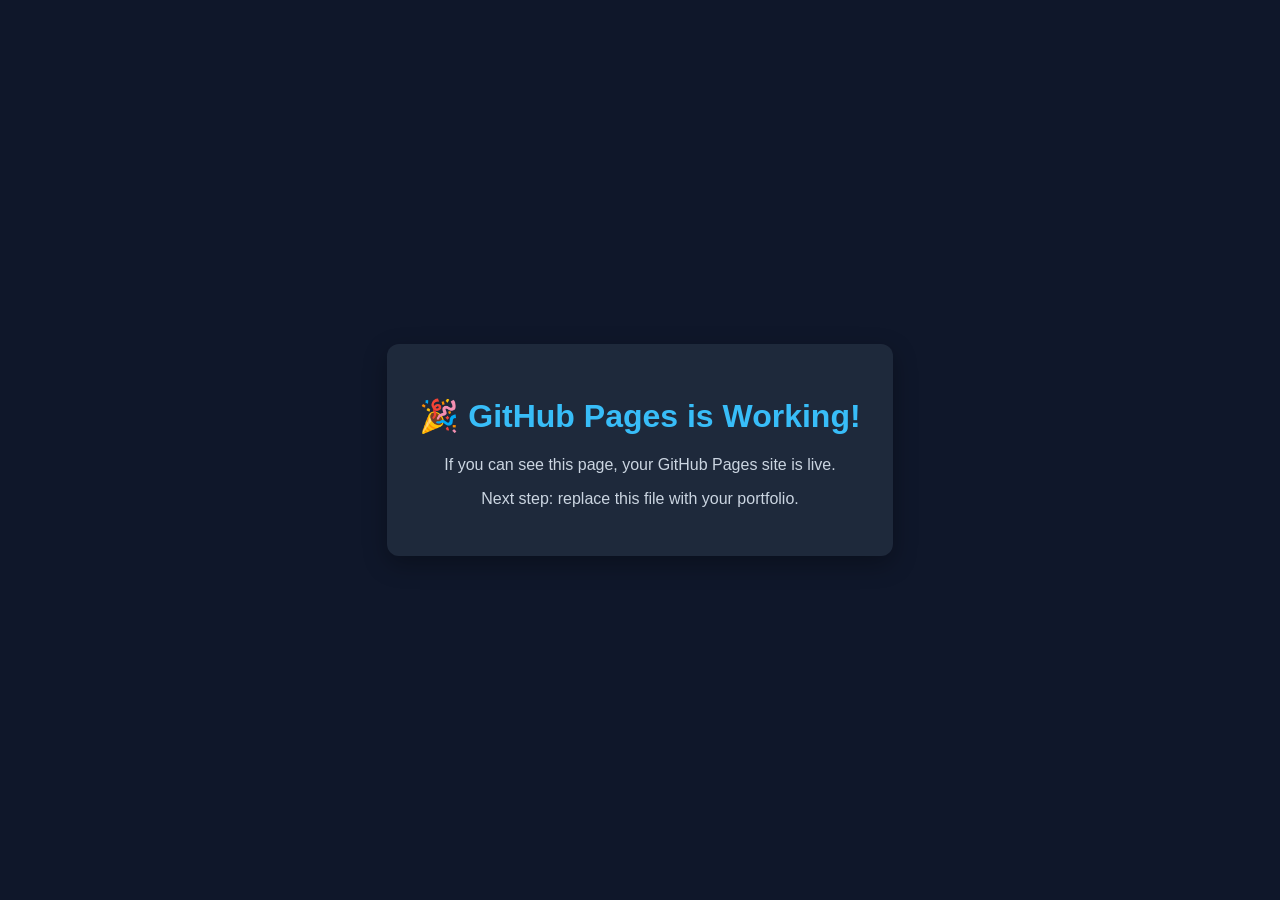
==== index.html @ 27e5adb9 "Add files via upload" ====
<!DOCTYPE html>
<html lang="en">
<head>
    <meta charset="UTF-8">
    <meta name="viewport" content="width=device-width, initial-scale=1.0">
    <title>GitHub Pages Test</title>
    <style>
        body {
            font-family: Arial, sans-serif;
            background: #0f172a;
            color: white;
            display: flex;
            justify-content: center;
            align-items: center;
            height: 100vh;
            margin: 0;
        }

        .card {
            text-align: center;
            background: #1e293b;
            padding: 2rem;
            border-radius: 12px;
            box-shadow: 0 8px 24px rgba(0,0,0,.3);
        }

        h1 {
            color: #38bdf8;
        }

        p {
            color: #cbd5e1;
        }
    </style>
</head>
<body>
    <div class="card">
        <h1>🎉 GitHub Pages is Working!</h1>
        <p>If you can see this page, your GitHub Pages site is live.</p>
        <p>Next step: replace this file with your portfolio.</p>
    </div>
</body>
</html>
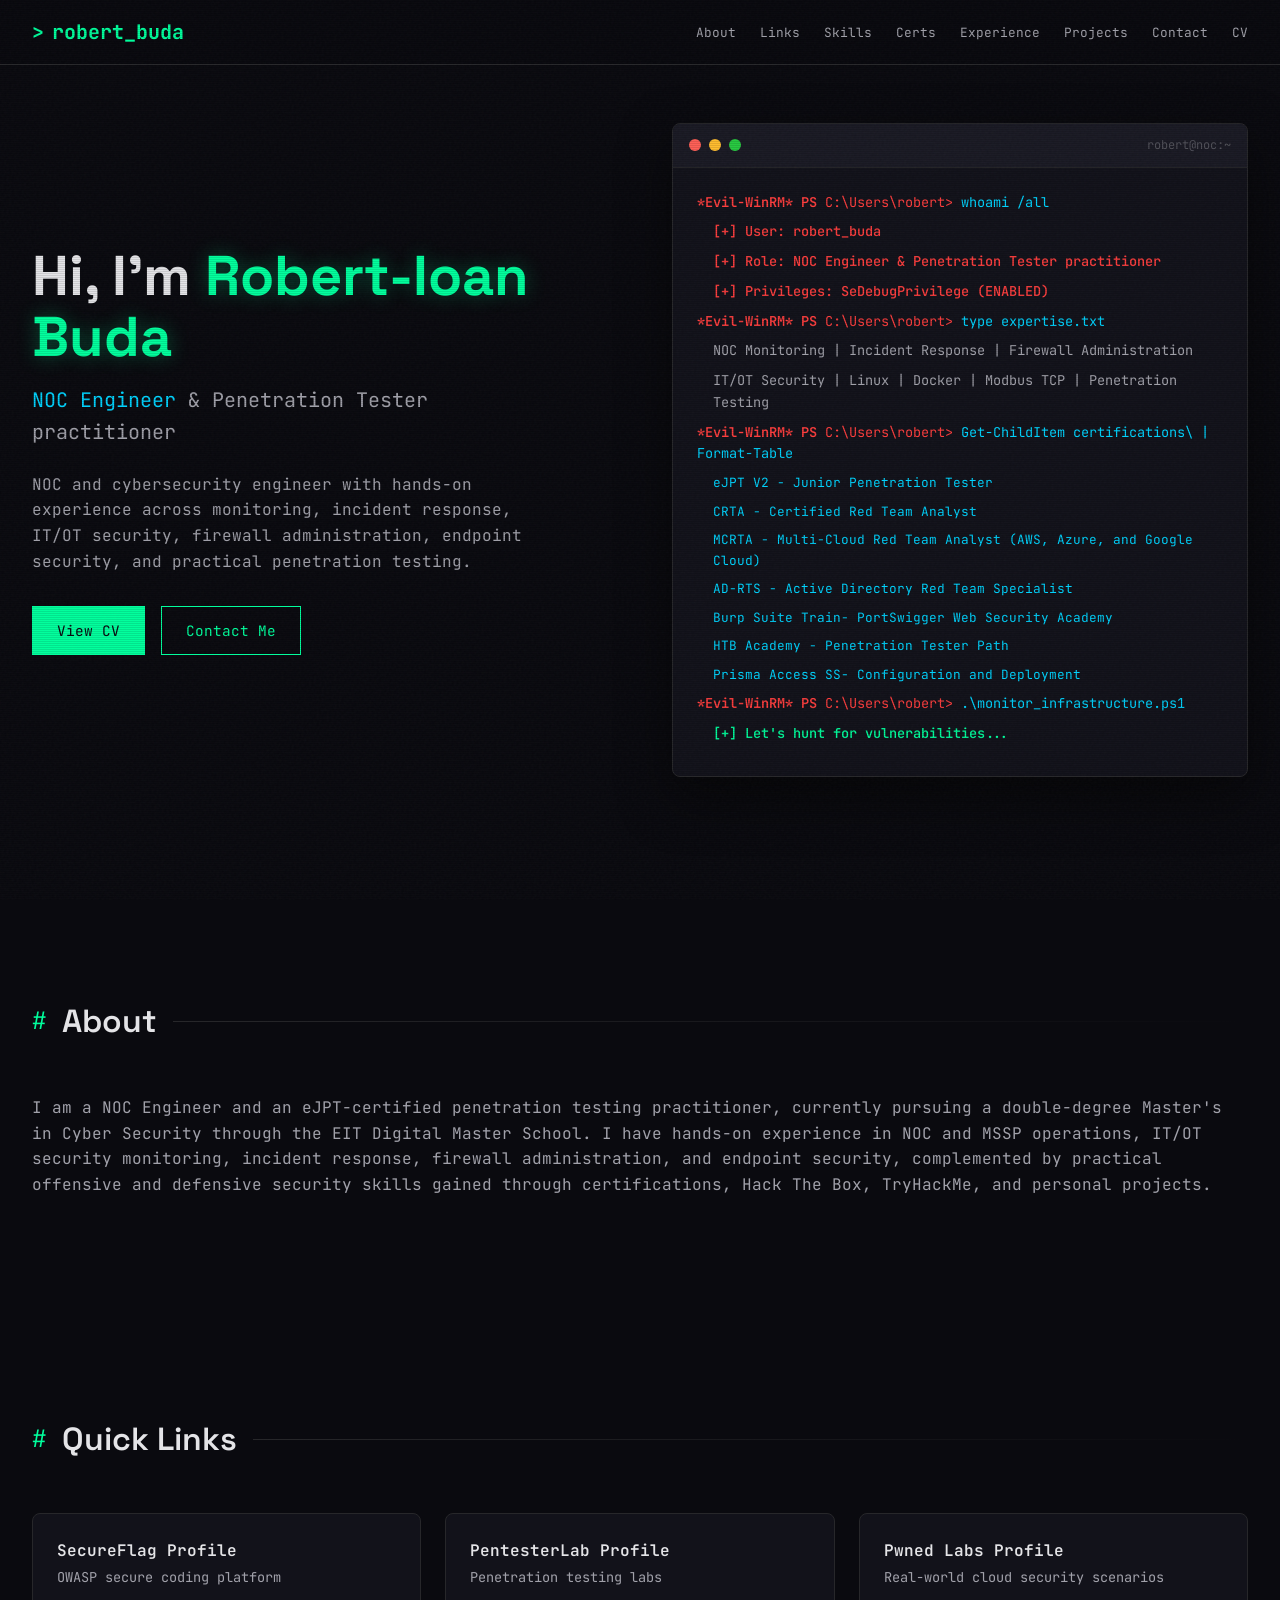
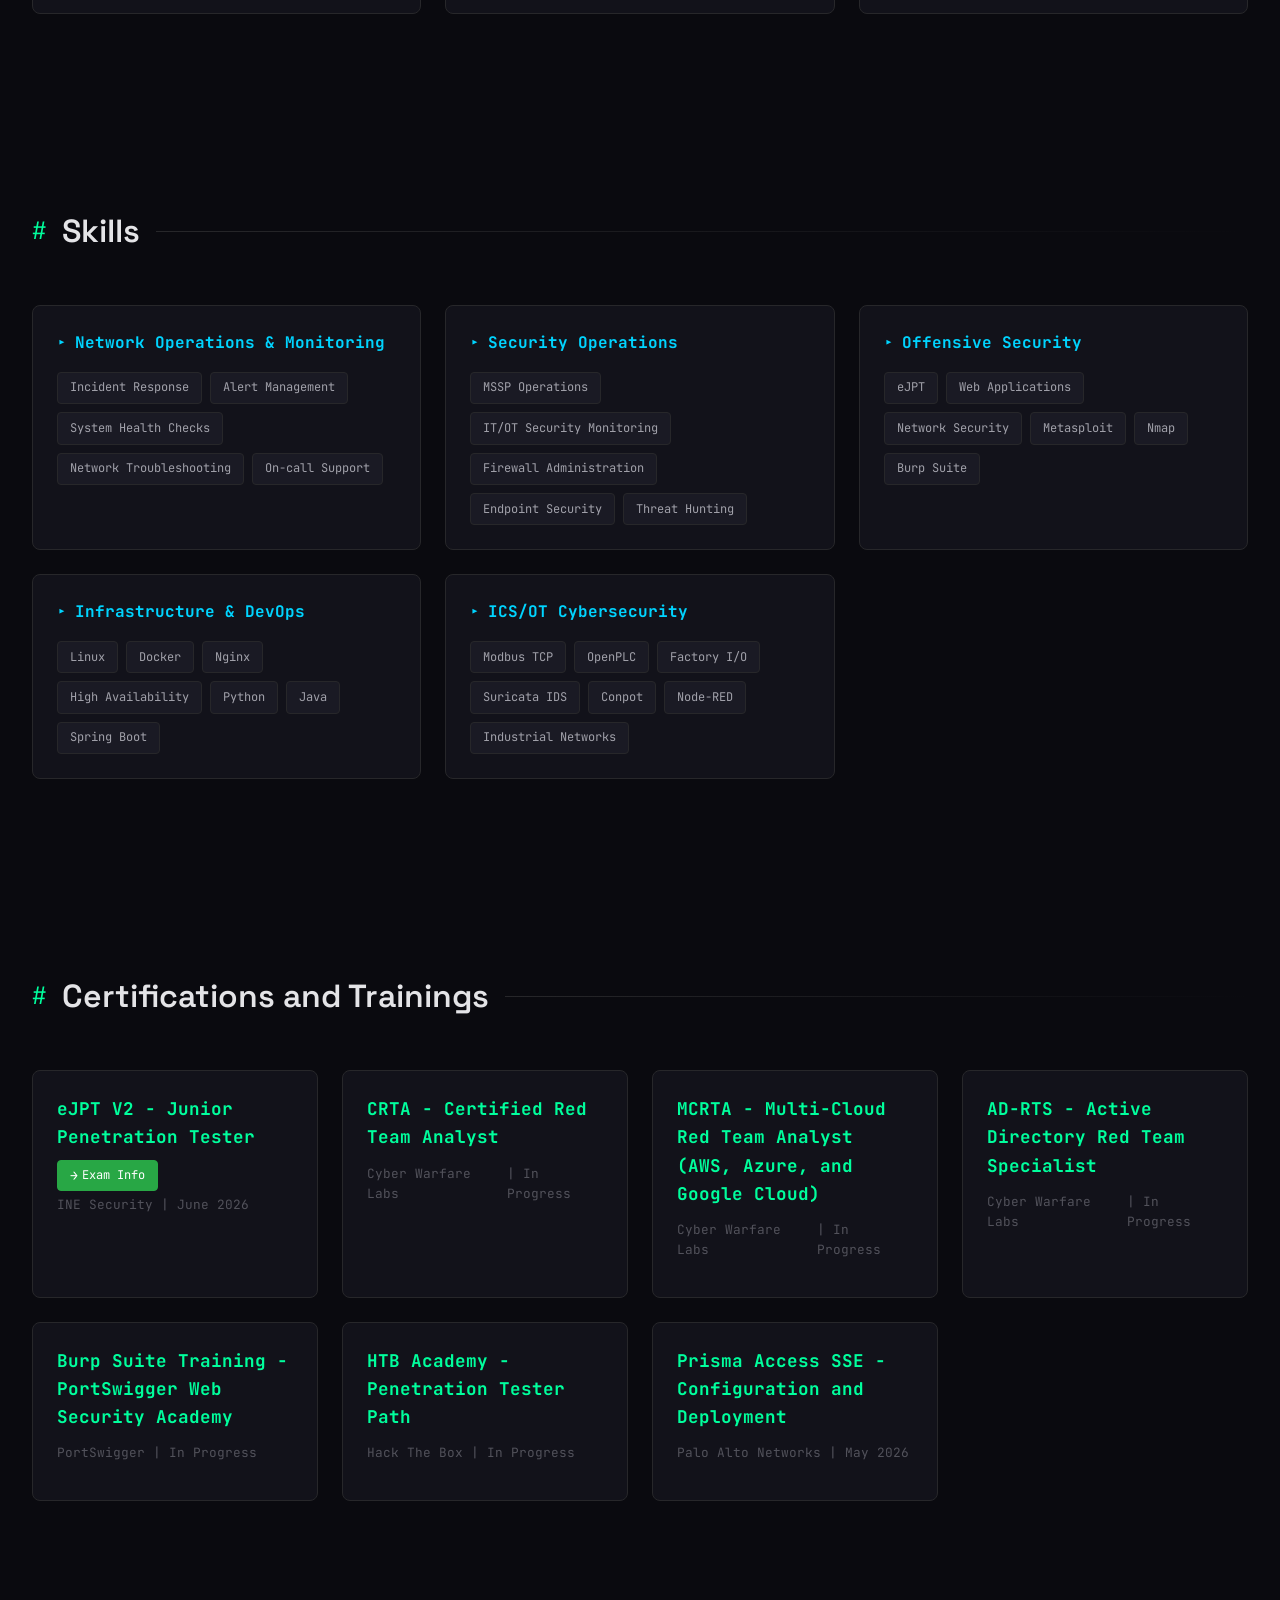
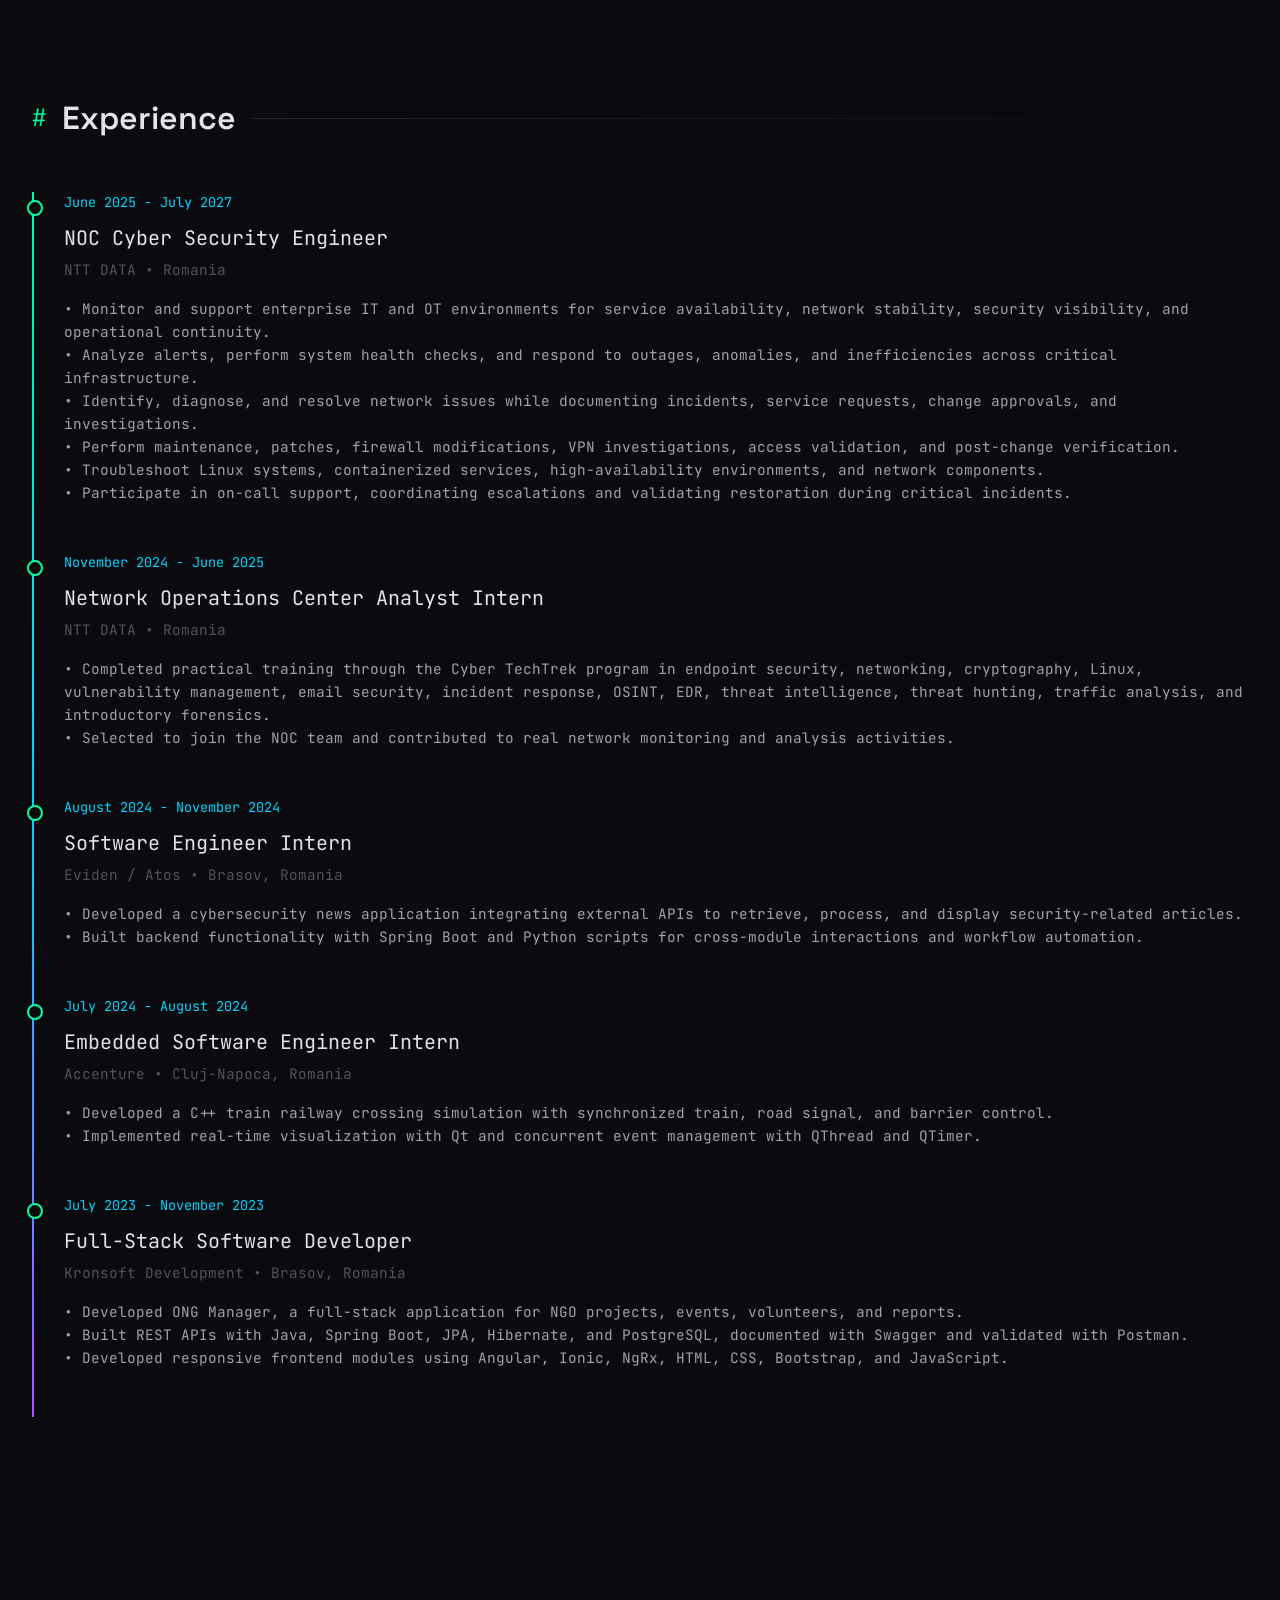
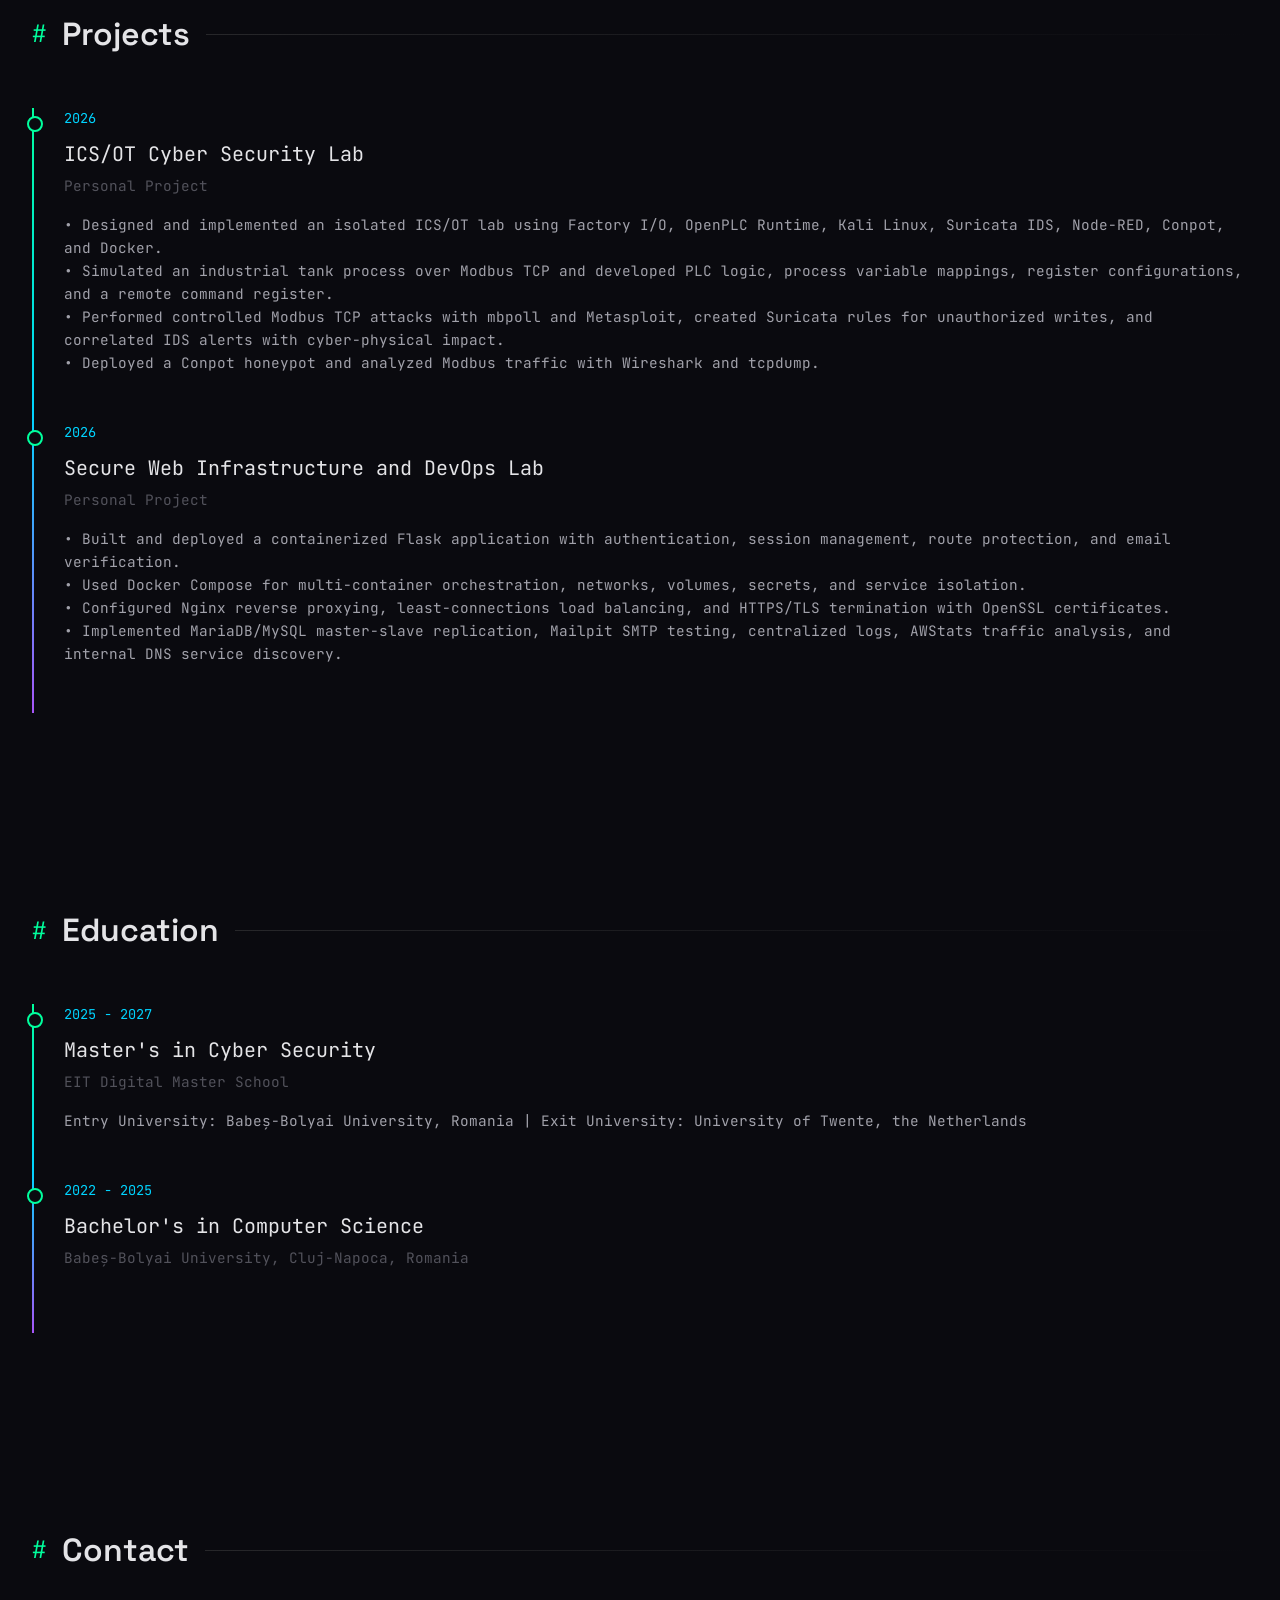
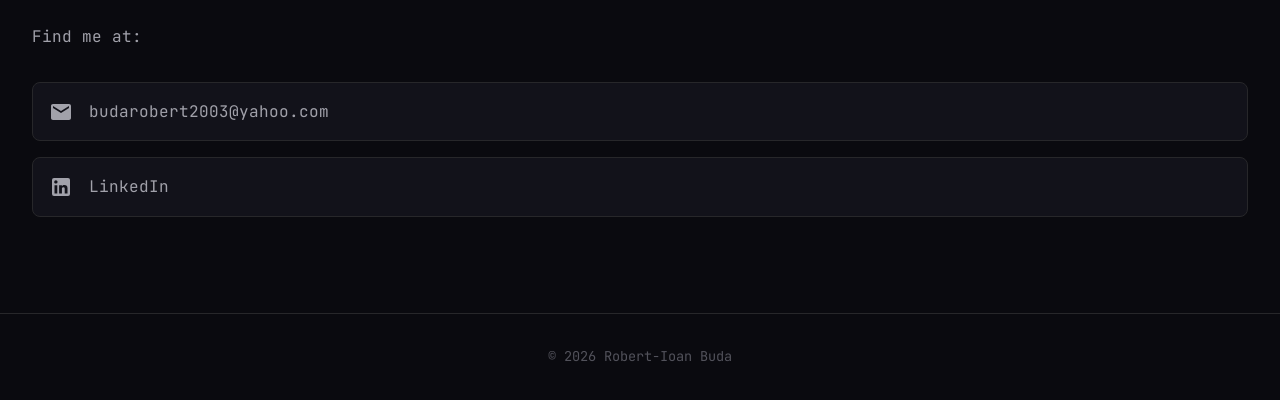
==== commit be4751b9: "Second commit" ====
--- a/index.html
+++ b/index.html
@@ -1,43 +1,141 @@
-<!DOCTYPE html>
-<html lang="en">
-<head>
-    <meta charset="UTF-8">
-    <meta name="viewport" content="width=device-width, initial-scale=1.0">
-    <title>GitHub Pages Test</title>
-    <style>
-        body {
-            font-family: Arial, sans-serif;
-            background: #0f172a;
-            color: white;
-            display: flex;
-            justify-content: center;
-            align-items: center;
-            height: 100vh;
-            margin: 0;
-        }
-
-        .card {
-            text-align: center;
-            background: #1e293b;
-            padding: 2rem;
-            border-radius: 12px;
-            box-shadow: 0 8px 24px rgba(0,0,0,.3);
-        }
-
-        h1 {
-            color: #38bdf8;
-        }
-
-        p {
-            color: #cbd5e1;
-        }
-    </style>
-</head>
-<body>
-    <div class="card">
-        <h1>🎉 GitHub Pages is Working!</h1>
-        <p>If you can see this page, your GitHub Pages site is live.</p>
-        <p>Next step: replace this file with your portfolio.</p>
-    </div>
-</body>
-</html>+<!DOCTYPE html>
+<html lang="en">
+<head>
+    <meta charset="UTF-8">
+    <meta name="viewport" content="width=device-width, initial-scale=1.0">
+    <title>Robert-Ioan Buda | NOC Engineer & Penetration Tester practitioner</title>
+    <link rel="preconnect" href="https://fonts.googleapis.com">
+    <link rel="preconnect" href="https://fonts.gstatic.com" crossorigin>
+    <link href="https://fonts.googleapis.com/css2?family=JetBrains+Mono:wght@300;400;500;600;700&family=Space+Grotesk:wght@300;400;500;600;700&display=swap" rel="stylesheet">
+
+    <link rel="stylesheet" href="styles.css">
+</head>
+<body>
+    <nav>
+        <div class="nav-container">
+            <a href="#" class="logo">robert_buda</a>
+            <button class="mobile-menu-btn" onclick="toggleMenu()">☰</button>
+            <ul class="nav-links" id="navLinks">
+                <li><a href="#about">About</a></li>
+                <li><a href="#links">Links</a></li>
+                <li><a href="#skills">Skills</a></li>
+                <li><a href="#certifications">Certs</a></li>
+                <li><a href="#experience">Experience</a></li>
+                <li><a href="#projects">Projects</a></li>
+                <li><a href="#contact">Contact</a></li>
+                <li><a href="/cv" style="color: #00ff9d;">CV</a></li>
+            </ul>
+        </div>
+    </nav>
+
+    <section class="hero">
+        <div class="hero-container">
+            <div class="hero-content">
+                <div class="hero-text">
+                    <h1>Hi, I'm <span class="name" id="heroName">Robert-Ioan Buda</span></h1>
+                    <p class="role" id="heroRole"><span>NOC Engineer</span> & Penetration Tester practitioner</p>
+                    <p id="heroDescription">Offensive security specialist with expertise in web application testing, cloud security, mobile security, and DevSecOps. Breaking things to make them stronger.</p>
+                    <div class="hero-buttons">
+                        <a href="/cv" class="btn btn-primary">View CV</a>
+                        <a href="#contact" class="btn btn-secondary">Contact Me</a>
+                    </div>
+                </div>
+                <div class="terminal">
+                    <div class="terminal-header">
+                        <span class="terminal-btn red"></span>
+                        <span class="terminal-btn yellow"></span>
+                        <span class="terminal-btn green"></span>
+                        <span class="terminal-title">robert@noc:~</span>
+                    </div>
+                    <div class="terminal-body">
+                        <div class="terminal-line"><span class="prompt-red">*Evil-WinRM*</span> <span class="prompt-red">PS</span> <span class="command-red">C:\Users\robert></span> <span class="command">whoami /all</span></div>
+                        <div class="terminal-line output-red">[+] User: robert_buda</div>
+                        <div class="terminal-line output-red">[+] Role: NOC Engineer & Penetration Tester practitioner</div>
+                        <div class="terminal-line output-red">[+] Privileges: SeDebugPrivilege (ENABLED)</div>
+                        <div class="terminal-line"><span class="prompt-red">*Evil-WinRM*</span> <span class="prompt-red">PS</span> <span class="command-red">C:\Users\robert></span> <span class="command">type expertise.txt</span></div>
+                        <div class="terminal-line output">NOC Monitoring | Incident Response | Firewall Administration</div>
+                        <div class="terminal-line output">IT/OT Security | Linux | Docker | Modbus TCP | Penetration Testing</div>
+                        <div class="terminal-line"><span class="prompt-red">*Evil-WinRM*</span> <span class="prompt-red">PS</span> <span class="command-red">C:\Users\robert></span> <span class="command">Get-ChildItem certifications\ | Format-Table</span></div>
+                        <div class="terminal-line" id="terminalCerts">
+                            <div class="terminal-line output-cert">eWPTX           - Web Application Penetration Tester eXtreme</div>
+                            <div class="terminal-line output-cert">eCPPT           - Certified Professional Penetration Tester</div>
+                            <div class="terminal-line output-cert">eMAPT           - Mobile Application Penetration Tester</div>
+                            <div class="terminal-line output-cert">eJPTv1          - Junior Penetration Tester v1</div>
+                            <div class="terminal-line output-cert">CAPenX          - Certified AppSec Pentesting eXpert</div>
+                            <div class="terminal-line output-cert">CCPenX-AWS      - Certified Cloud Pentesting eXpert - AWS</div>
+                            <div class="terminal-line output-cert">CRTSv2          - Certified Red Team Specialist v2</div>
+                            <div class="terminal-line output-cert">CELMS           - Certified Enterprise Lateral Movement Specialist</div>
+                            <div class="terminal-line output-cert">CRTA            - Certified Red Team Analyst</div>
+                            <div class="terminal-line output-cert">AD-RTS          - Active Directory Red Team Specialist</div>
+                            <div class="terminal-line output-cert">API-RTA         - API Red Team Analyst</div>
+                            <div class="terminal-line output-cert">MCRTA           - Multi-Cloud Red Team Analyst</div>
+                            <div class="terminal-line output-cert">C-AI/MLPen      - Certified AI/ML Pentester</div>
+                            <div class="terminal-line output-cert">CAPen           - Certified AppSec Pentester</div>
+                            <div class="terminal-line output-cert">C-APIPen        - Certified API Pentester</div>
+                            <div class="terminal-line output-cert">CNPen           - Certified Network Pentester</div>
+                            <div class="terminal-line output-cert">CMPen-Android   - Certified Mobile Pentester - Android</div>
+                            <div class="terminal-line output-cert">CAPT            - Certified Android Penetration Tester</div>
+                            <div class="terminal-line output-cert">CIPT            - Certified iOS Penetration Tester</div>
+                        </div>
+                        <div class="terminal-line"><span class="prompt-red">*Evil-WinRM*</span> <span class="prompt-red">PS</span> <span class="command-red">C:\Users\robert></span> <span class="command">.\monitor_infrastructure.ps1</span></div>
+                        <div class="terminal-line output-success">[+] Let's hunt for vulnerabilities...</div>
+                    </div>
+
+                </div>
+            </div>
+        </div>
+    </section>
+
+    <section id="about">
+        <div class="section-header"><h2>About</h2></div>
+        <div class="about-text" id="aboutText"></div>
+    </section>
+
+    <section id="links">
+        <div class="section-header"><h2>Quick Links</h2></div>
+        <div class="links-grid" id="linksGrid"></div>
+    </section>
+
+    <section id="skills">
+        <div class="section-header"><h2>Skills</h2></div>
+        <div class="skills-grid" id="skillsGrid"></div>
+    </section>
+
+    <section id="certifications">
+        <div class="section-header"><h2>Certifications and Trainings</h2></div>
+        <div class="certs-grid" id="certsGrid"></div>
+    </section>
+
+    <section id="experience">
+        <div class="section-header"><h2>Experience</h2></div>
+        <div class="timeline">
+            <!-- Experience items loaded dynamically from profile-data.json -->
+        </div>
+    </section>
+
+    <section id="projects">
+        <div class="section-header"><h2>Projects</h2></div>
+        <div class="timeline" id="projectsTimeline"></div>
+    </section>
+
+    <section id="education">
+        <div class="section-header"><h2>Education</h2></div>
+        <div class="timeline" id="educationTimeline"></div>
+    </section>
+
+
+    <section id="contact">
+        <div class="section-header"><h2>Contact</h2></div>
+        <div class="contact-info">
+            <div class="contact-text"><p>Find me at:</p></div>
+            <div class="contact-links" id="contactLinks"></div>
+        </div>
+    </section>
+
+    <footer>
+        <p>© 2026 Robert-Ioan Buda</p>
+    </footer>
+
+    <script src="script.js"></script>
+</body>
+</html>
--- a/styles.css
+++ b/styles.css
@@ -0,0 +1,906 @@
+:root {
+    --bg-primary: #0a0a0f;
+    --bg-secondary: #12121a;
+    --bg-tertiary: #1a1a24;
+    --accent-green: #00ff9d;
+    --accent-green-dim: #00ff9d40;
+    --accent-cyan: #00d4ff;
+    --accent-purple: #a855f7;
+    --accent-red: #ff3e3e;
+    --accent-orange: #ff9500;
+    --accent-pink: #ff6b9d;
+    --text-primary: #e4e4e7;
+    --text-secondary: #a1a1aa;
+    --text-dim: #52525b;
+    --border-color: #27272a;
+    --glow-green: 0 0 20px rgba(0, 255, 157, 0.3);
+    --glow-cyan: 0 0 20px rgba(0, 212, 255, 0.3);
+}
+
+* { margin: 0; padding: 0; box-sizing: border-box; }
+html { scroll-behavior: smooth; }
+
+body {
+    font-family: 'JetBrains Mono', monospace;
+    background: var(--bg-primary);
+    color: var(--text-primary);
+    line-height: 1.6;
+    overflow-x: hidden;
+}
+
+body::before {
+    content: '';
+    position: fixed;
+    top: 0; left: 0;
+    width: 100%; height: 100%;
+    pointer-events: none;
+    background: repeating-linear-gradient(0deg, rgba(0,0,0,0.1) 0px, rgba(0,0,0,0.1) 1px, transparent 1px, transparent 2px);
+    z-index: 9999;
+}
+
+body::after {
+    content: '';
+    position: fixed;
+    top: 0; left: 0;
+    width: 100%; height: 100%;
+    pointer-events: none;
+    opacity: 0.03;
+    background-image: url("data:image/svg+xml,%3Csvg viewBox='0 0 400 400' xmlns='http://www.w3.org/2000/svg'%3E%3Cfilter id='n'%3E%3CfeTurbulence type='fractalNoise' baseFrequency='0.9' numOctaves='4' stitchTiles='stitch'/%3E%3C/filter%3E%3Crect width='100%25' height='100%25' filter='url(%23n)'/%3E%3C/svg%3E");
+    z-index: 9998;
+}
+
+::selection { background: var(--accent-green); color: var(--bg-primary); }
+
+nav {
+    position: fixed;
+    top: 0; left: 0; right: 0;
+    z-index: 1000;
+    padding: 1rem 2rem;
+    background: rgba(10, 10, 15, 0.95);
+    backdrop-filter: blur(10px);
+    border-bottom: 1px solid var(--border-color);
+}
+
+.nav-container {
+    max-width: 1400px;
+    margin: 0 auto;
+    display: flex;
+    justify-content: space-between;
+    align-items: center;
+}
+
+.logo {
+    font-size: 1.25rem;
+    font-weight: 700;
+    color: var(--accent-green);
+    text-decoration: none;
+    display: flex;
+    align-items: center;
+    gap: 0.5rem;
+}
+
+.logo::before { content: '>'; animation: blink 1s step-end infinite; }
+@keyframes blink { 50% { opacity: 0; } }
+
+.nav-links {
+    display: flex;
+    gap: 1.5rem;
+    list-style: none;
+}
+
+.nav-links a {
+    color: var(--text-secondary);
+    text-decoration: none;
+    font-size: 0.8rem;
+    transition: color 0.3s ease;
+}
+
+.nav-links a:hover { color: var(--accent-green); }
+
+.mobile-menu-btn {
+    display: none;
+    background: none;
+    border: none;
+    color: var(--accent-green);
+    font-size: 1.5rem;
+    cursor: pointer;
+}
+
+.hero {
+    min-height: 100vh;
+    display: flex;
+    align-items: center;
+    padding: 6rem 2rem;
+}
+
+.hero-container {
+    max-width: 1400px;
+    margin: 0 auto;
+    width: 100%;
+}
+
+.hero-content {
+    display: grid;
+    grid-template-columns: 1fr 1fr;
+    gap: 4rem;
+    align-items: center;
+}
+
+.hero-text h1 {
+    font-family: 'Space Grotesk', sans-serif;
+    font-size: 3.5rem;
+    font-weight: 700;
+    margin-bottom: 1rem;
+    line-height: 1.1;
+}
+
+.hero-text h1 .name {
+    color: var(--accent-green);
+    text-shadow: var(--glow-green);
+}
+
+.hero-text .role {
+    font-size: 1.25rem;
+    color: var(--text-secondary);
+    margin-bottom: 1.5rem;
+}
+
+.hero-text .role span { color: var(--accent-cyan); }
+
+.hero-text p {
+    color: var(--text-secondary);
+    margin-bottom: 2rem;
+    max-width: 500px;
+}
+
+.hero-buttons {
+    display: flex;
+    gap: 1rem;
+    flex-wrap: wrap;
+}
+
+.btn {
+    padding: 0.75rem 1.5rem;
+    font-family: 'JetBrains Mono', monospace;
+    font-size: 0.9rem;
+    text-decoration: none;
+    border: 1px solid var(--accent-green);
+    transition: all 0.3s ease;
+    cursor: pointer;
+}
+
+.btn-primary {
+    background: var(--accent-green);
+    color: var(--bg-primary);
+}
+
+.btn-primary:hover {
+    box-shadow: var(--glow-green);
+    transform: translateY(-2px);
+}
+
+.btn-secondary {
+    background: transparent;
+    color: var(--accent-green);
+}
+
+.btn-secondary:hover { background: var(--accent-green-dim); }
+
+.terminal {
+    background: var(--bg-secondary);
+    border: 1px solid var(--border-color);
+    border-radius: 8px;
+    overflow: hidden;
+    box-shadow: 0 20px 50px rgba(0, 0, 0, 0.5);
+}
+
+.terminal-header {
+    background: var(--bg-tertiary);
+    padding: 0.75rem 1rem;
+    display: flex;
+    align-items: center;
+    gap: 0.5rem;
+    border-bottom: 1px solid var(--border-color);
+}
+
+.terminal-btn { width: 12px; height: 12px; border-radius: 50%; }
+.terminal-btn.red { background: #ff5f56; }
+.terminal-btn.yellow { background: #ffbd2e; }
+.terminal-btn.green { background: #27ca40; }
+
+.terminal-title {
+    margin-left: auto;
+    font-size: 0.75rem;
+    color: var(--text-dim);
+}
+
+.terminal-body {
+    padding: 1.5rem;
+    font-size: 0.85rem;
+    min-height: 300px;
+}
+
+.terminal-line {
+    margin-bottom: 0.5rem;
+    opacity: 0;
+    animation: fadeIn 0.5s ease forwards;
+}
+
+.terminal-line:nth-child(1) { animation-delay: 0.1s; }
+.terminal-line:nth-child(2) { animation-delay: 0.2s; }
+.terminal-line:nth-child(3) { animation-delay: 0.3s; }
+.terminal-line:nth-child(4) { animation-delay: 0.4s; }
+.terminal-line:nth-child(5) { animation-delay: 0.5s; }
+.terminal-line:nth-child(6) { animation-delay: 0.6s; }
+.terminal-line:nth-child(7) { animation-delay: 0.7s; }
+.terminal-line:nth-child(8) { animation-delay: 0.8s; }
+.terminal-line:nth-child(9) { animation-delay: 0.9s; }
+.terminal-line:nth-child(10) { animation-delay: 1s; }
+.terminal-line:nth-child(11) { animation-delay: 1.1s; }
+.terminal-line:nth-child(12) { animation-delay: 1.2s; }
+.terminal-line:nth-child(13) { animation-delay: 1.3s; }
+.terminal-line:nth-child(14) { animation-delay: 1.4s; }
+.terminal-line:nth-child(15) { animation-delay: 1.5s; }
+.terminal-line:nth-child(16) { animation-delay: 1.6s; }
+.terminal-line:nth-child(17) { animation-delay: 1.7s; }
+.terminal-line:nth-child(18) { animation-delay: 1.8s; }
+.terminal-line:nth-child(19) { animation-delay: 1.9s; }
+.terminal-line:nth-child(20) { animation-delay: 2s; }
+.terminal-line:nth-child(21) { animation-delay: 2.1s; }
+.terminal-line:nth-child(22) { animation-delay: 2.2s; }
+.terminal-line:nth-child(23) { animation-delay: 2.3s; }
+.terminal-line:nth-child(24) { animation-delay: 2.4s; }
+.terminal-line:nth-child(25) { animation-delay: 2.5s; }
+
+@keyframes fadeIn { to { opacity: 1; } }
+
+.prompt { color: var(--accent-green); }
+.command { color: var(--accent-cyan); }
+.output { color: var(--text-secondary); padding-left: 1rem; }
+.highlight { color: var(--accent-purple); }
+.highlight-orange { color: var(--accent-orange); }
+
+/* Evil-WinRM Red Team Terminal Styles */
+.prompt-red { color: var(--accent-red); font-weight: 600; }
+.command-red { color: var(--accent-red); }
+.output-red { color: var(--accent-red); padding-left: 1rem; font-weight: 500; }
+.output-cert { color: var(--accent-cyan); padding-left: 1rem; font-size: 0.8rem; }
+.output-success { color: var(--accent-green); padding-left: 1rem; font-weight: 500; }
+
+section {
+    padding: 6rem 2rem;
+    max-width: 1400px;
+    margin: 0 auto;
+}
+
+.section-header {
+    display: flex;
+    align-items: center;
+    gap: 1rem;
+    margin-bottom: 3rem;
+}
+
+.section-header h2 {
+    font-family: 'Space Grotesk', sans-serif;
+    font-size: 2rem;
+    font-weight: 600;
+}
+
+.section-header::before {
+    content: '#';
+    color: var(--accent-green);
+    font-size: 1.5rem;
+}
+
+.section-header::after {
+    content: '';
+    flex: 1;
+    height: 1px;
+    background: linear-gradient(to right, var(--border-color), transparent);
+}
+
+.about-content {
+    display: grid;
+    grid-template-columns: 2fr 1fr;
+    gap: 4rem;
+}
+
+.about-text p {
+    color: var(--text-secondary);
+    margin-bottom: 1.5rem;
+}
+
+.about-stats { display: grid; gap: 1.5rem; }
+
+.stat-item {
+    background: var(--bg-secondary);
+    border: 1px solid var(--border-color);
+    padding: 1.5rem;
+    border-radius: 8px;
+    transition: all 0.3s ease;
+}
+
+.stat-item:hover {
+    border-color: var(--accent-green);
+    transform: translateX(-5px);
+}
+
+.stat-item .number {
+    font-size: 2rem;
+    font-weight: 700;
+    color: var(--accent-green);
+    text-shadow: var(--glow-green);
+}
+
+.stat-item .label {
+    color: var(--text-dim);
+    font-size: 0.85rem;
+    margin-top: 0.25rem;
+}
+
+.skills-grid {
+    display: grid;
+    grid-template-columns: repeat(auto-fit, minmax(300px, 1fr));
+    gap: 1.5rem;
+}
+
+.skill-category {
+    background: var(--bg-secondary);
+    border: 1px solid var(--border-color);
+    padding: 1.5rem;
+    border-radius: 8px;
+    transition: all 0.3s ease;
+}
+
+.skill-category:hover { border-color: var(--accent-cyan); }
+
+.skill-category h3 {
+    color: var(--accent-cyan);
+    margin-bottom: 1rem;
+    font-size: 1rem;
+    display: flex;
+    align-items: center;
+    gap: 0.5rem;
+}
+
+.skill-category h3::before { content: '▸'; }
+
+.skill-tags {
+    display: flex;
+    flex-wrap: wrap;
+    gap: 0.5rem;
+}
+
+.skill-tag {
+    background: var(--bg-tertiary);
+    color: var(--text-secondary);
+    padding: 0.35rem 0.75rem;
+    font-size: 0.75rem;
+    border-radius: 4px;
+    border: 1px solid var(--border-color);
+    transition: all 0.3s ease;
+}
+
+.skill-tag:hover {
+    border-color: var(--accent-green);
+    color: var(--accent-green);
+}
+
+.writeups-grid {
+    display: grid;
+    grid-template-columns: repeat(auto-fit, minmax(350px, 1fr));
+    gap: 1.5rem;
+}
+
+.writeup-card {
+    background: var(--bg-secondary);
+    border: 1px solid var(--border-color);
+    border-radius: 8px;
+    overflow: hidden;
+    transition: all 0.3s ease;
+    text-decoration: none;
+    display: block;
+}
+
+.writeup-card:hover {
+    transform: translateY(-5px);
+    border-color: var(--accent-purple);
+    box-shadow: 0 10px 30px rgba(168, 85, 247, 0.1);
+}
+
+.writeup-header {
+    padding: 1.5rem;
+    border-bottom: 1px solid var(--border-color);
+}
+
+.writeup-platform {
+    display: inline-block;
+    padding: 0.25rem 0.75rem;
+    font-size: 0.7rem;
+    border-radius: 4px;
+    margin-bottom: 0.75rem;
+    font-weight: 600;
+}
+
+.platform-thm { background: #1db954; color: #000; }
+.platform-htb { background: #9fef00; color: #000; }
+.platform-pwned { background: #ff6b35; color: #000; }
+.platform-mobile { background: #a855f7; color: #fff; }
+
+.writeup-title {
+    color: var(--text-primary);
+    font-size: 1.1rem;
+    margin-bottom: 0.5rem;
+}
+
+.writeup-body { padding: 1.5rem; }
+
+.writeup-tags {
+    display: flex;
+    flex-wrap: wrap;
+    gap: 0.5rem;
+}
+
+.writeup-tag {
+    background: var(--bg-tertiary);
+    color: var(--text-dim);
+    padding: 0.25rem 0.5rem;
+    font-size: 0.7rem;
+    border-radius: 3px;
+}
+
+.resources-container {
+    display: grid;
+    grid-template-columns: repeat(auto-fit, minmax(350px, 1fr));
+    gap: 2rem;
+}
+
+.resource-section {
+    background: var(--bg-secondary);
+    border: 1px solid var(--border-color);
+    border-radius: 8px;
+    padding: 1.5rem;
+}
+
+.resource-section h3 {
+    color: var(--accent-orange);
+    margin-bottom: 1rem;
+    font-size: 1rem;
+    display: flex;
+    align-items: center;
+    gap: 0.5rem;
+}
+
+.resource-section h3::before { content: '📂'; }
+
+.resource-list { list-style: none; }
+
+.resource-list li {
+    padding: 0.5rem 0;
+    border-bottom: 1px solid var(--border-color);
+    color: var(--text-secondary);
+    font-size: 0.85rem;
+}
+
+.resource-list li:last-child { border-bottom: none; }
+.resource-list li::before { content: '→ '; color: var(--accent-green); }
+
+.certs-grid {
+    display: grid;
+    grid-template-columns: repeat(auto-fit, minmax(280px, 1fr));
+    gap: 1.5rem;
+}
+
+.cert-card {
+    background: var(--bg-secondary);
+    border: 1px solid var(--border-color);
+    padding: 1.5rem;
+    border-radius: 8px;
+    transition: all 0.3s ease;
+    position: relative;
+    overflow: hidden;
+}
+
+.cert-card::before {
+    content: '';
+    position: absolute;
+    top: 0; left: 0;
+    width: 4px;
+    height: 100%;
+    background: var(--accent-green);
+    transform: scaleY(0);
+    transition: transform 0.3s ease;
+}
+
+.cert-card:hover::before { transform: scaleY(1); }
+
+.cert-card:hover {
+    transform: translateY(-5px);
+    box-shadow: 0 10px 30px rgba(0, 255, 157, 0.1);
+}
+
+.cert-card h4 {
+    color: var(--accent-green);
+    font-size: 1.1rem;
+    margin-bottom: 0.5rem;
+}
+
+.cert-card .issuer {
+    color: var(--text-dim);
+    font-size: 0.8rem;
+    margin-bottom: 0.75rem;
+    display: flex;
+    align-items: center;
+    gap: 0.5rem;
+}
+
+.cert-badge-wrap {
+    display: flex;
+    justify-content: center;
+    align-items: center;
+    height: 110px;
+    margin-bottom: 1rem;
+}
+
+.cert-badge {
+    max-height: 100px;
+    max-width: 170px;
+    object-fit: contain;
+    filter: drop-shadow(0 4px 12px rgba(0, 255, 157, 0.12));
+}
+
+.cert-badge--brand {
+    max-height: 60px;
+    opacity: 0.85;
+}
+
+.issuer-logo {
+    height: 16px;
+    width: auto;
+    max-width: 72px;
+    object-fit: contain;
+    flex-shrink: 0;
+}
+
+.cert-card .description {
+    color: var(--text-secondary);
+    font-size: 0.85rem;
+}
+
+.cert-personal-link, .cert-issuer-link {
+    color: inherit;
+    text-decoration: none;
+    font-size: 0.85em;
+    opacity: 0.7;
+}
+.cert-personal-link:hover, .cert-issuer-link:hover {
+    opacity: 1;
+    text-decoration: underline;
+}
+
+.cert-buttons {
+    display: flex;
+    gap: 8px;
+    margin: 4px 0;
+    flex-wrap: wrap;
+}
+.cert-btn {
+    padding: 4px 12px;
+    font-size: 0.75em;
+    border: 1px solid #333;
+    border-radius: 4px;
+    text-decoration: none;
+    color: #fff;
+    background: #333;
+    transition: all 0.2s;
+    display: inline-flex;
+    align-items: center;
+    gap: 4px;
+    cursor: pointer;
+}
+.cert-btn::before {
+    content: '→';
+    font-size: 1.1em;
+    transition: transform 0.2s;
+}
+.cert-personal {
+    background: #007acc;
+    border-color: #007acc;
+}
+.cert-official {
+    background: #28a745;
+    border-color: #28a745;
+}
+.cert-btn:hover {
+    opacity: 0.9;
+    transform: translateY(-2px);
+    box-shadow: 0 4px 8px rgba(0, 0, 0, 0.3);
+}
+.cert-btn:hover::after {
+    transform: translateX(2px);
+}
+
+
+
+.timeline {
+    position: relative;
+    padding-left: 2rem;
+}
+
+.timeline::before {
+    content: '';
+    position: absolute;
+    left: 0;
+    top: 0;
+    bottom: 0;
+    width: 2px;
+    background: linear-gradient(to bottom, var(--accent-green), var(--accent-cyan), var(--accent-purple));
+}
+
+.timeline-item {
+    position: relative;
+    padding-bottom: 3rem;
+}
+
+.timeline-item::before {
+    content: '';
+    position: absolute;
+    left: -2rem;
+    top: 0.5rem;
+    width: 12px;
+    height: 12px;
+    background: var(--bg-primary);
+    border: 2px solid var(--accent-green);
+    border-radius: 50%;
+    transform: translateX(-5px);
+}
+
+.timeline-item:hover::before {
+    background: var(--accent-green);
+    box-shadow: var(--glow-green);
+}
+
+.timeline-date {
+    color: var(--accent-cyan);
+    font-size: 0.85rem;
+    margin-bottom: 0.5rem;
+}
+
+.timeline-title {
+    font-size: 1.25rem;
+    margin-bottom: 0.25rem;
+}
+
+.timeline-company {
+    color: var(--text-dim);
+    font-size: 0.9rem;
+    margin-bottom: 1rem;
+}
+
+.timeline-description {
+    color: var(--text-secondary);
+    font-size: 0.9rem;
+}
+
+.contact-content {
+    display: grid;
+    grid-template-columns: 1fr 1fr;
+    gap: 4rem;
+}
+
+.contact-text p {
+    color: var(--text-secondary);
+    margin-bottom: 2rem;
+}
+
+.contact-links {
+    display: flex;
+    flex-direction: column;
+    gap: 1rem;
+}
+
+.contact-link {
+    display: flex;
+    align-items: center;
+    gap: 1rem;
+    color: var(--text-secondary);
+    text-decoration: none;
+    padding: 1rem;
+    background: var(--bg-secondary);
+    border: 1px solid var(--border-color);
+    border-radius: 8px;
+    transition: all 0.3s ease;
+}
+
+.contact-link:hover {
+    border-color: var(--accent-green);
+    color: var(--accent-green);
+    transform: translateX(10px);
+}
+
+.contact-link svg {
+    width: 24px;
+    height: 24px;
+    fill: currentColor;
+}
+
+.contact-form {
+    display: flex;
+    flex-direction: column;
+    gap: 1rem;
+}
+
+.form-group {
+    display: flex;
+    flex-direction: column;
+    gap: 0.5rem;
+}
+
+.form-group label {
+    color: var(--text-dim);
+    font-size: 0.85rem;
+}
+
+.form-group input,
+.form-group textarea {
+    background: var(--bg-secondary);
+    border: 1px solid var(--border-color);
+    padding: 0.75rem 1rem;
+    color: var(--text-primary);
+    font-family: 'JetBrains Mono', monospace;
+    font-size: 0.9rem;
+    border-radius: 4px;
+    transition: border-color 0.3s ease;
+}
+
+.form-group input:focus,
+.form-group textarea:focus {
+    outline: none;
+    border-color: var(--accent-green);
+}
+
+.form-group textarea {
+    resize: vertical;
+    min-height: 120px;
+}
+
+footer {
+    text-align: center;
+    padding: 2rem;
+    border-top: 1px solid var(--border-color);
+    color: var(--text-dim);
+    font-size: 0.85rem;
+}
+
+footer span { color: var(--accent-green); }
+footer a { color: var(--accent-cyan); }
+
+.tabs {
+    display: flex;
+    gap: 0.5rem;
+    margin-bottom: 2rem;
+    flex-wrap: wrap;
+}
+
+.tab-btn {
+    padding: 0.5rem 1rem;
+    background: var(--bg-secondary);
+    border: 1px solid var(--border-color);
+    color: var(--text-secondary);
+    font-family: 'JetBrains Mono', monospace;
+    font-size: 0.85rem;
+    cursor: pointer;
+    border-radius: 4px;
+    transition: all 0.3s ease;
+}
+
+.tab-btn:hover,
+.tab-btn.active {
+    border-color: var(--accent-green);
+    color: var(--accent-green);
+}
+
+/* Links Section Styles */
+.links-grid {
+    display: grid;
+    grid-template-columns: repeat(auto-fit, minmax(320px, 1fr));
+    gap: 1.5rem;
+}
+
+.link-card {
+    background: var(--bg-secondary);
+    border: 1px solid var(--border-color);
+    border-radius: 8px;
+    padding: 1.5rem;
+    display: flex;
+    align-items: center;
+    gap: 1.25rem;
+    text-decoration: none;
+    transition: all 0.3s ease;
+    position: relative;
+    overflow: hidden;
+}
+
+.link-card::before {
+    content: '';
+    position: absolute;
+    top: 0;
+    left: 0;
+    width: 4px;
+    height: 100%;
+    background: var(--accent-green);
+    transform: scaleY(0);
+    transition: transform 0.3s ease;
+}
+
+.link-card:hover::before {
+    transform: scaleY(1);
+}
+
+.link-card:hover {
+    transform: translateY(-5px);
+    border-color: var(--accent-green);
+    box-shadow: 0 10px 30px rgba(0, 255, 157, 0.1);
+}
+
+.link-icon {
+    font-size: 2.5rem;
+    min-width: 60px;
+    display: flex;
+    align-items: center;
+    justify-content: center;
+    transition: transform 0.3s ease;
+}
+
+.link-card:hover .link-icon {
+    transform: scale(1.1);
+}
+
+.link-content {
+    flex: 1;
+}
+
+.link-title {
+    color: var(--text-primary);
+    font-size: 1rem;
+    font-weight: 600;
+    margin-bottom: 0.25rem;
+    transition: color 0.3s ease;
+}
+
+.link-card:hover .link-title {
+    color: var(--accent-green);
+}
+
+.link-description {
+    color: var(--text-secondary);
+    font-size: 0.85rem;
+    margin: 0;
+}
+
+@media (max-width: 1024px) {
+    .nav-links {
+        display: none;
+        position: absolute;
+        top: 100%;
+        left: 0; right: 0;
+        background: var(--bg-primary);
+        flex-direction: column;
+        padding: 1rem;
+        border-bottom: 1px solid var(--border-color);
+    }
+    .nav-links.active { display: flex; }
+    .mobile-menu-btn { display: block; }
+}
+
+
+@media (max-width: 768px) {
+    .hero-content { grid-template-columns: 1fr; text-align: center; }
+    .hero-text h1 { font-size: 2.5rem; }
+    .hero-buttons { justify-content: center; }
+    .terminal { margin-top: 2rem; }
+    .about-content, .contact-content { grid-template-columns: 1fr; }
+    section { padding: 4rem 1.5rem; }
+    .writeups-grid { grid-template-columns: 1fr; }
+    .links-grid { grid-template-columns: 1fr; }
+}
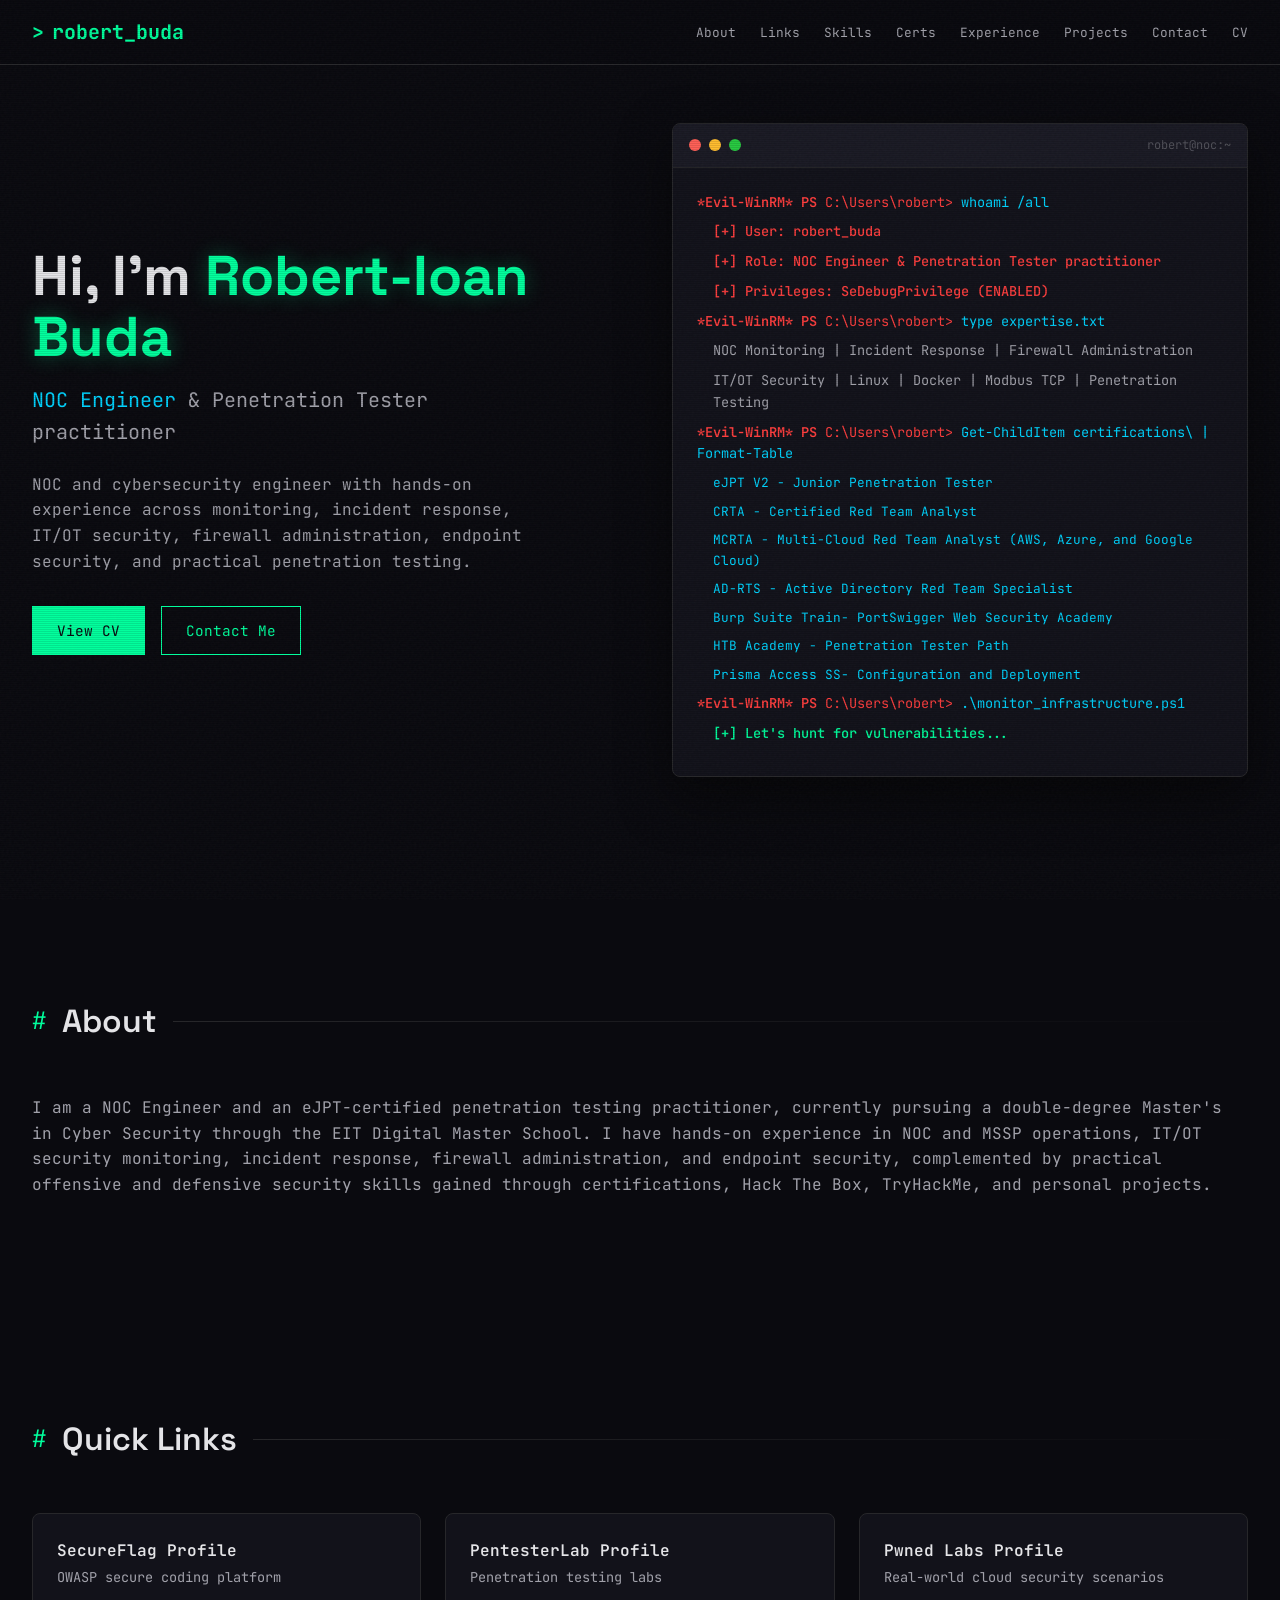
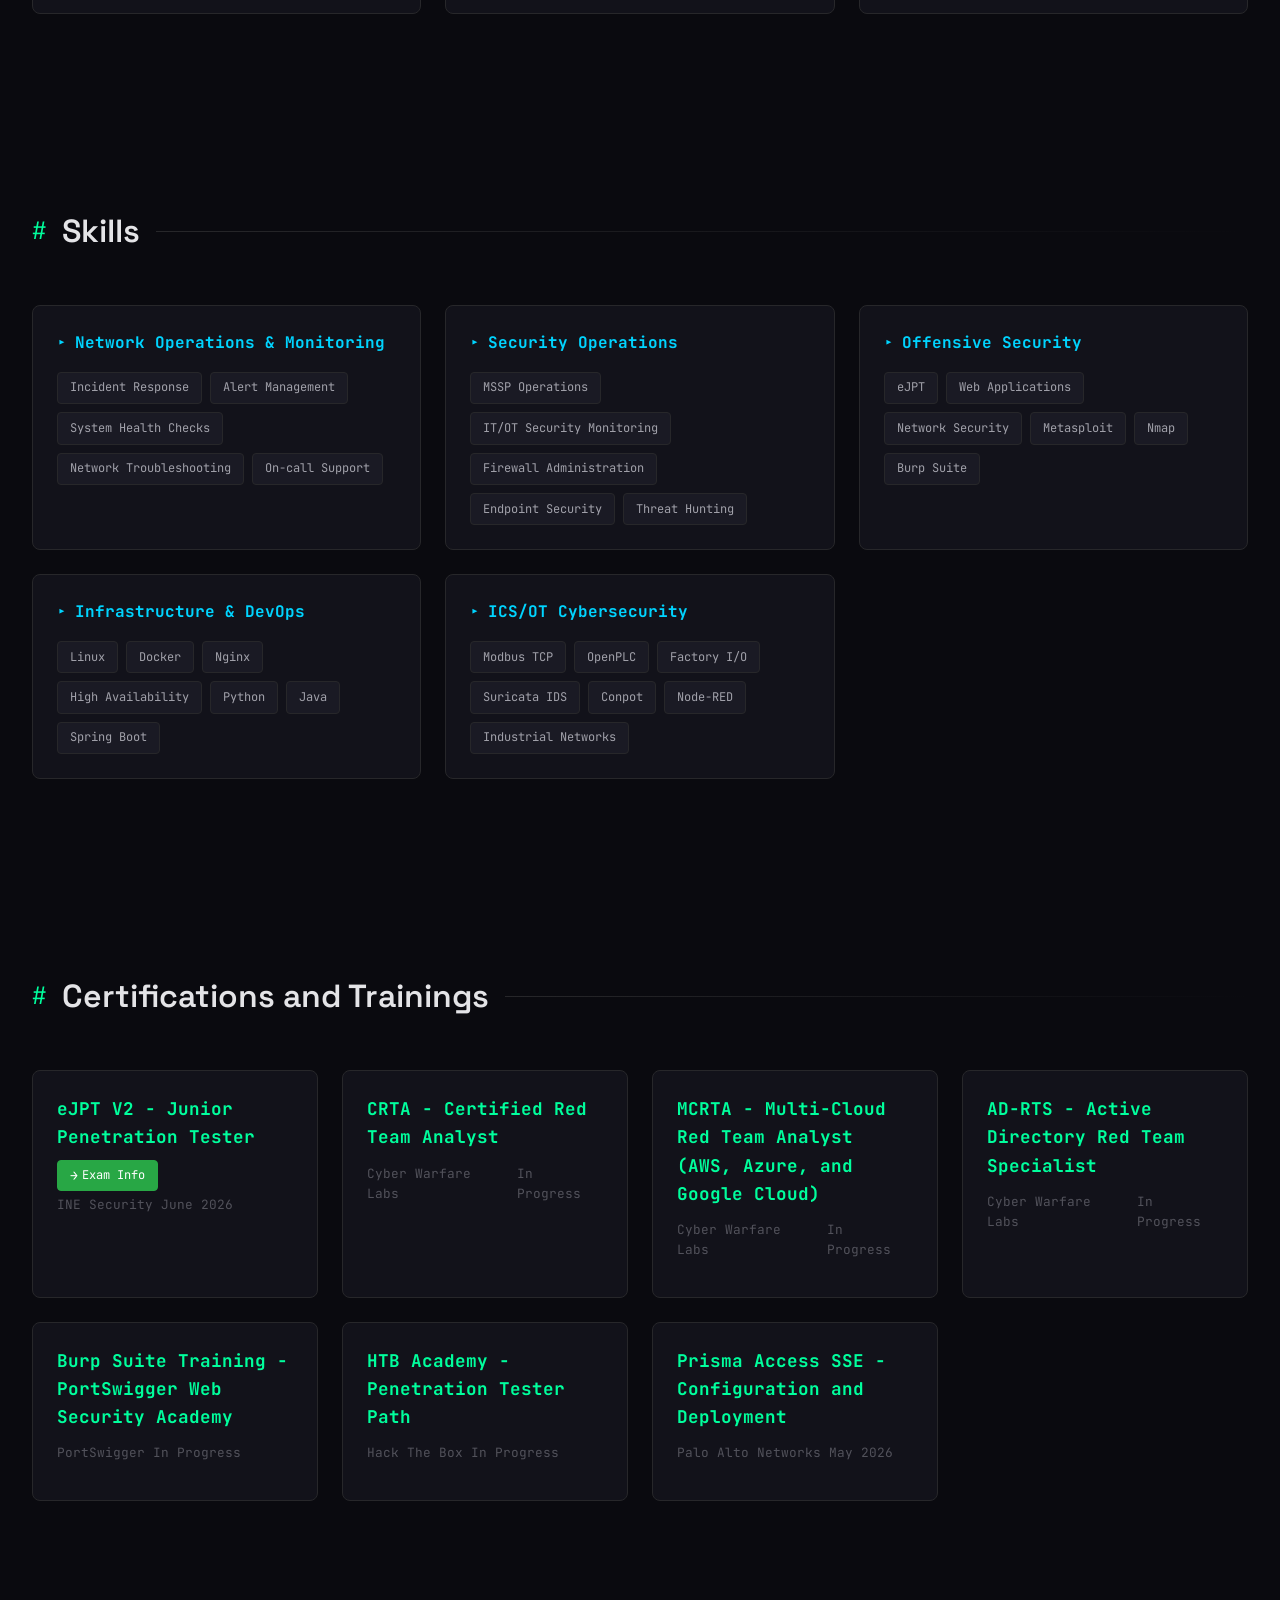
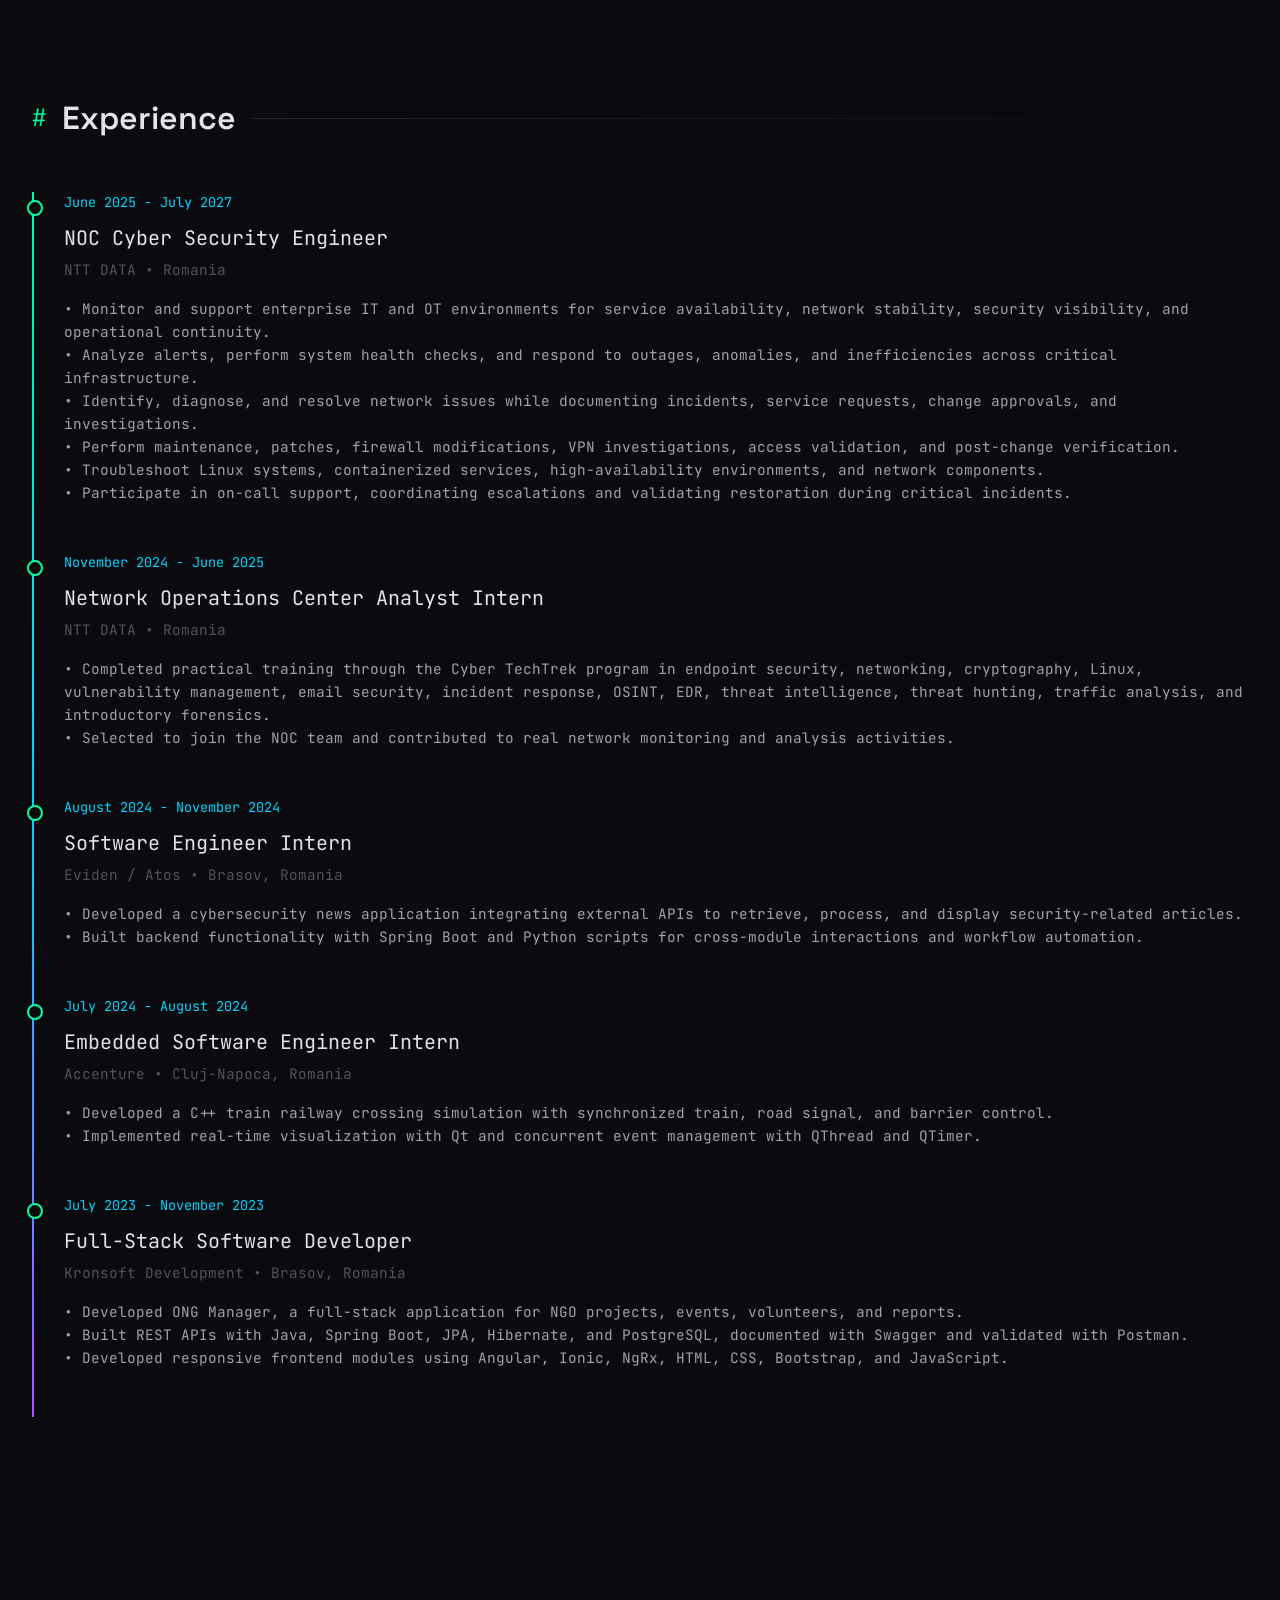
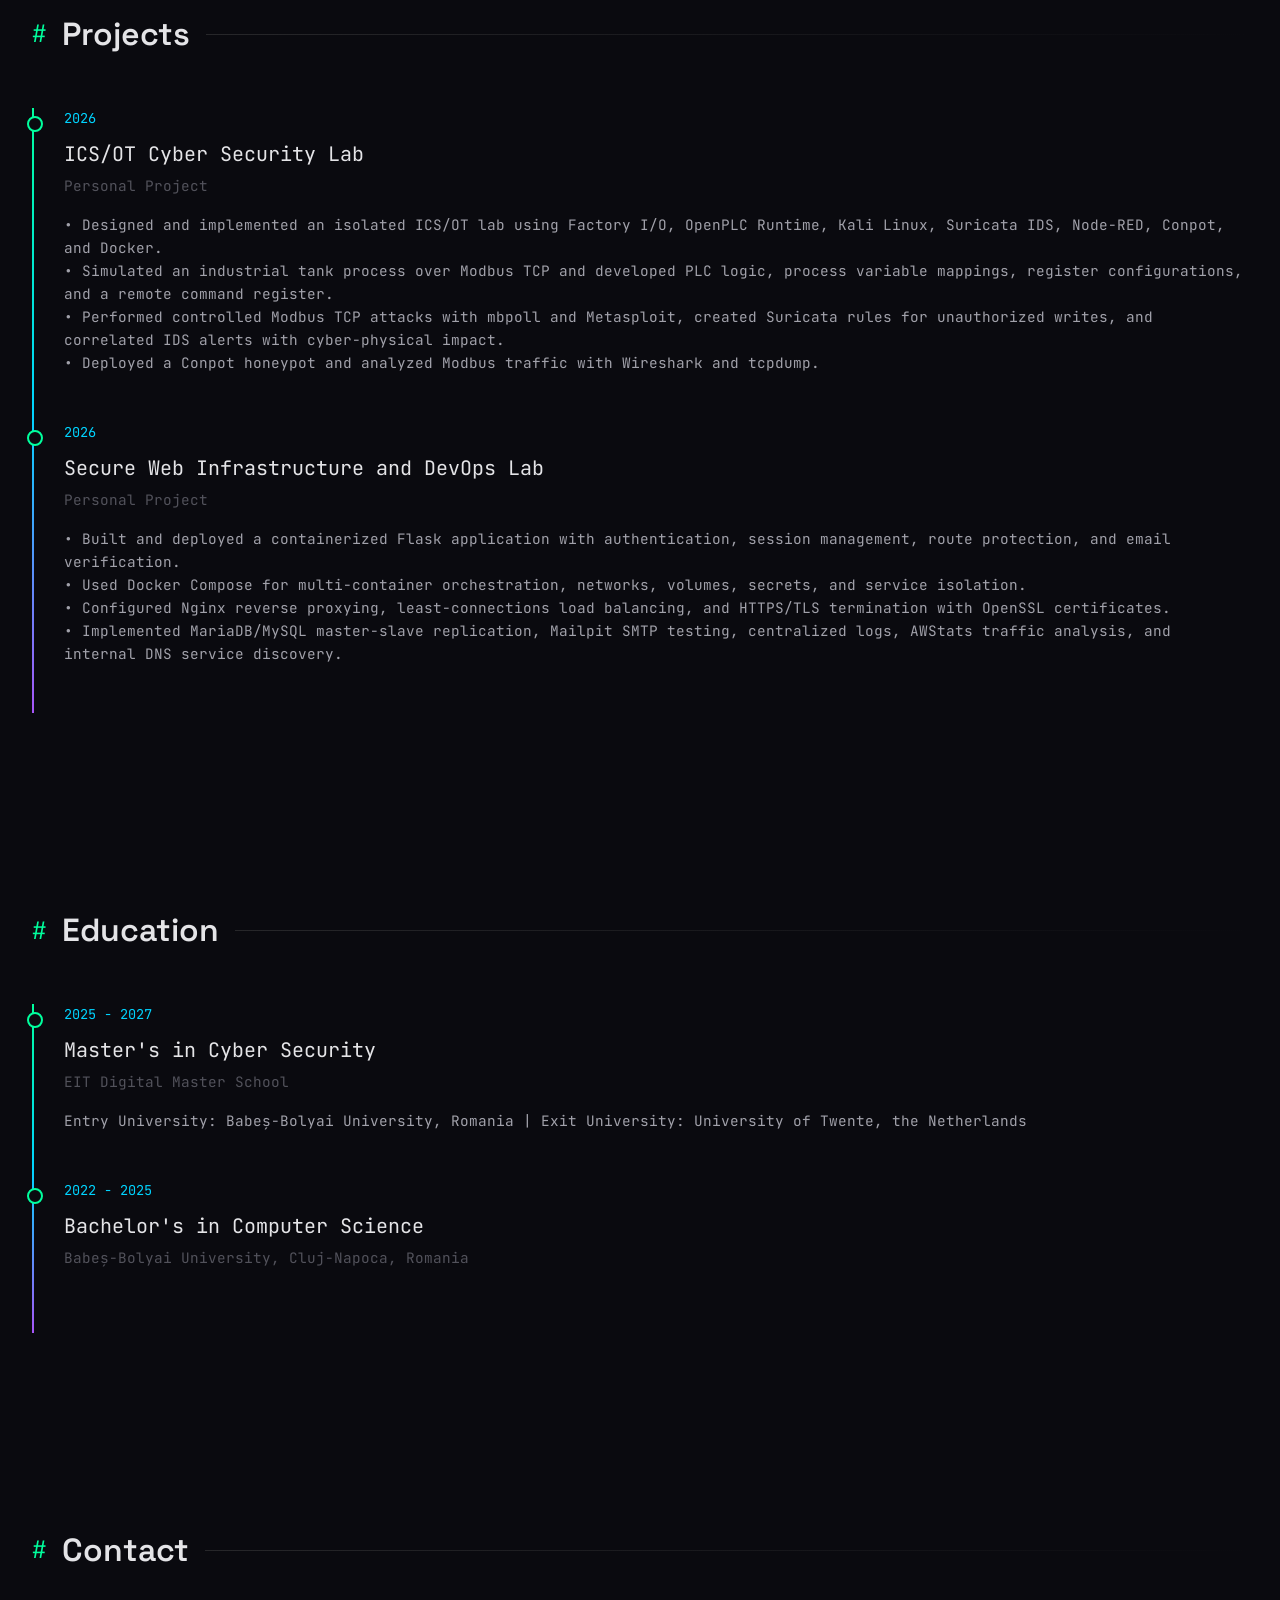
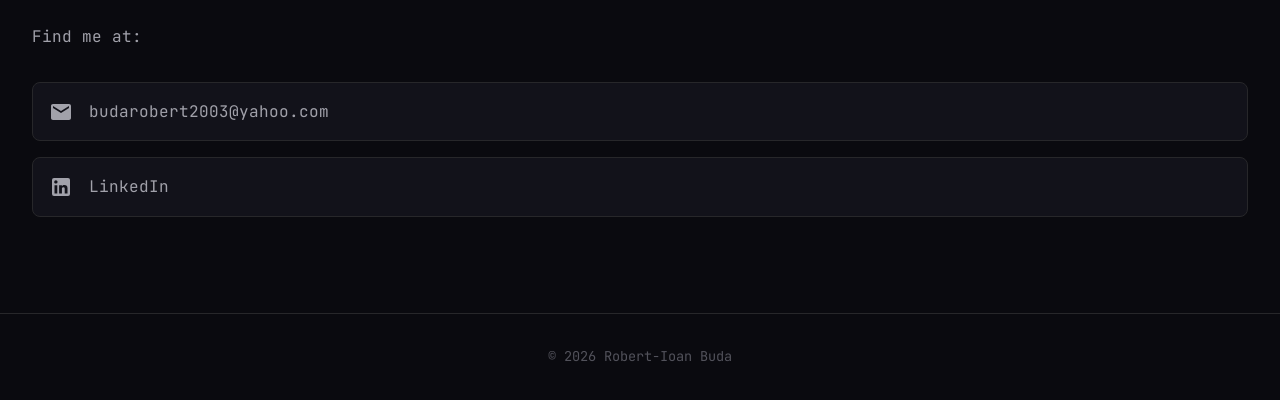
==== commit cbfb06e4: "Profile update" ====
--- a/index.html
+++ b/index.html
@@ -57,25 +57,10 @@
                         <div class="terminal-line output">IT/OT Security | Linux | Docker | Modbus TCP | Penetration Testing</div>
                         <div class="terminal-line"><span class="prompt-red">*Evil-WinRM*</span> <span class="prompt-red">PS</span> <span class="command-red">C:\Users\robert></span> <span class="command">Get-ChildItem certifications\ | Format-Table</span></div>
                         <div class="terminal-line" id="terminalCerts">
-                            <div class="terminal-line output-cert">eWPTX           - Web Application Penetration Tester eXtreme</div>
-                            <div class="terminal-line output-cert">eCPPT           - Certified Professional Penetration Tester</div>
-                            <div class="terminal-line output-cert">eMAPT           - Mobile Application Penetration Tester</div>
-                            <div class="terminal-line output-cert">eJPTv1          - Junior Penetration Tester v1</div>
-                            <div class="terminal-line output-cert">CAPenX          - Certified AppSec Pentesting eXpert</div>
-                            <div class="terminal-line output-cert">CCPenX-AWS      - Certified Cloud Pentesting eXpert - AWS</div>
-                            <div class="terminal-line output-cert">CRTSv2          - Certified Red Team Specialist v2</div>
-                            <div class="terminal-line output-cert">CELMS           - Certified Enterprise Lateral Movement Specialist</div>
+                            <div class="terminal-line output-cert">eJPT            - Junior Penetration Tester</div>
                             <div class="terminal-line output-cert">CRTA            - Certified Red Team Analyst</div>
-                            <div class="terminal-line output-cert">AD-RTS          - Active Directory Red Team Specialist</div>
-                            <div class="terminal-line output-cert">API-RTA         - API Red Team Analyst</div>
                             <div class="terminal-line output-cert">MCRTA           - Multi-Cloud Red Team Analyst</div>
-                            <div class="terminal-line output-cert">C-AI/MLPen      - Certified AI/ML Pentester</div>
-                            <div class="terminal-line output-cert">CAPen           - Certified AppSec Pentester</div>
-                            <div class="terminal-line output-cert">C-APIPen        - Certified API Pentester</div>
-                            <div class="terminal-line output-cert">CNPen           - Certified Network Pentester</div>
-                            <div class="terminal-line output-cert">CMPen-Android   - Certified Mobile Pentester - Android</div>
-                            <div class="terminal-line output-cert">CAPT            - Certified Android Penetration Tester</div>
-                            <div class="terminal-line output-cert">CIPT            - Certified iOS Penetration Tester</div>
+                            <div class="terminal-line output-cert">AD-RTS          - AD Red Team Specialist</div>
                         </div>
                         <div class="terminal-line"><span class="prompt-red">*Evil-WinRM*</span> <span class="prompt-red">PS</span> <span class="command-red">C:\Users\robert></span> <span class="command">.\monitor_infrastructure.ps1</span></div>
                         <div class="terminal-line output-success">[+] Let's hunt for vulnerabilities...</div>
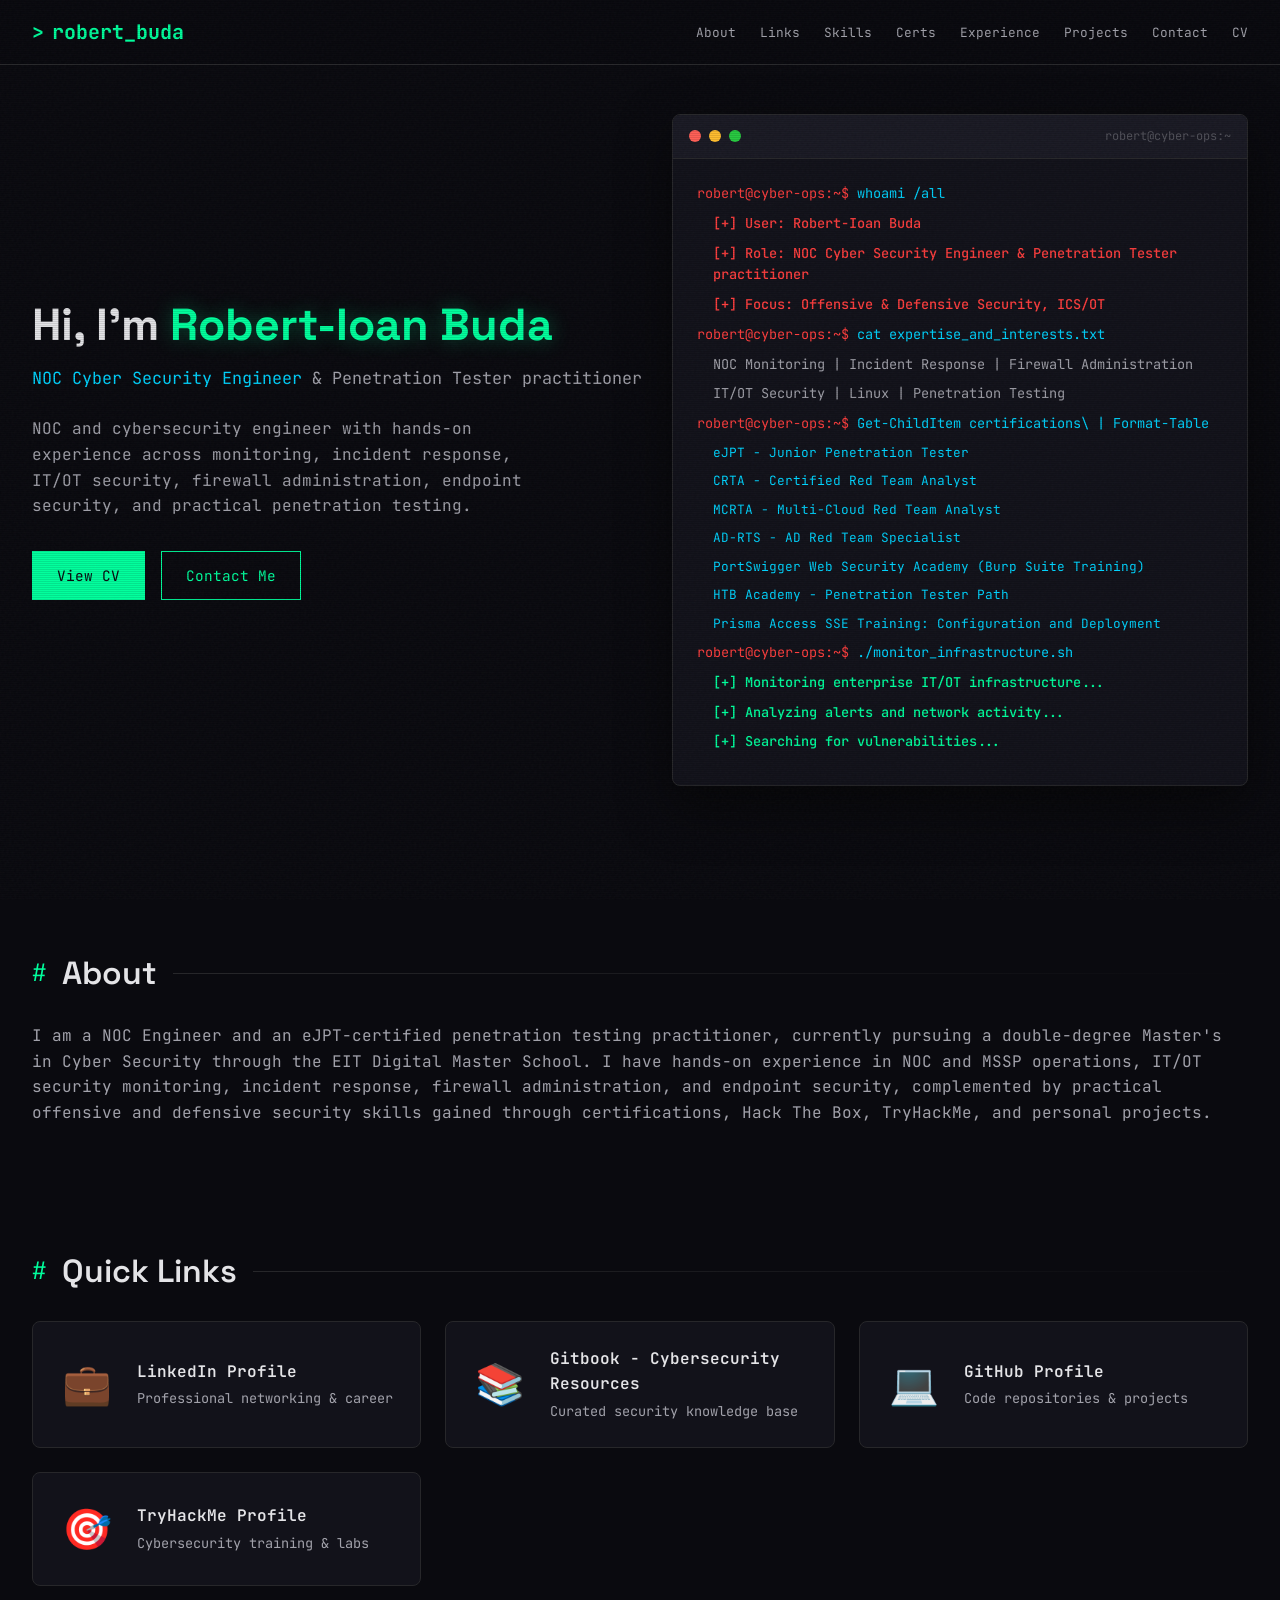
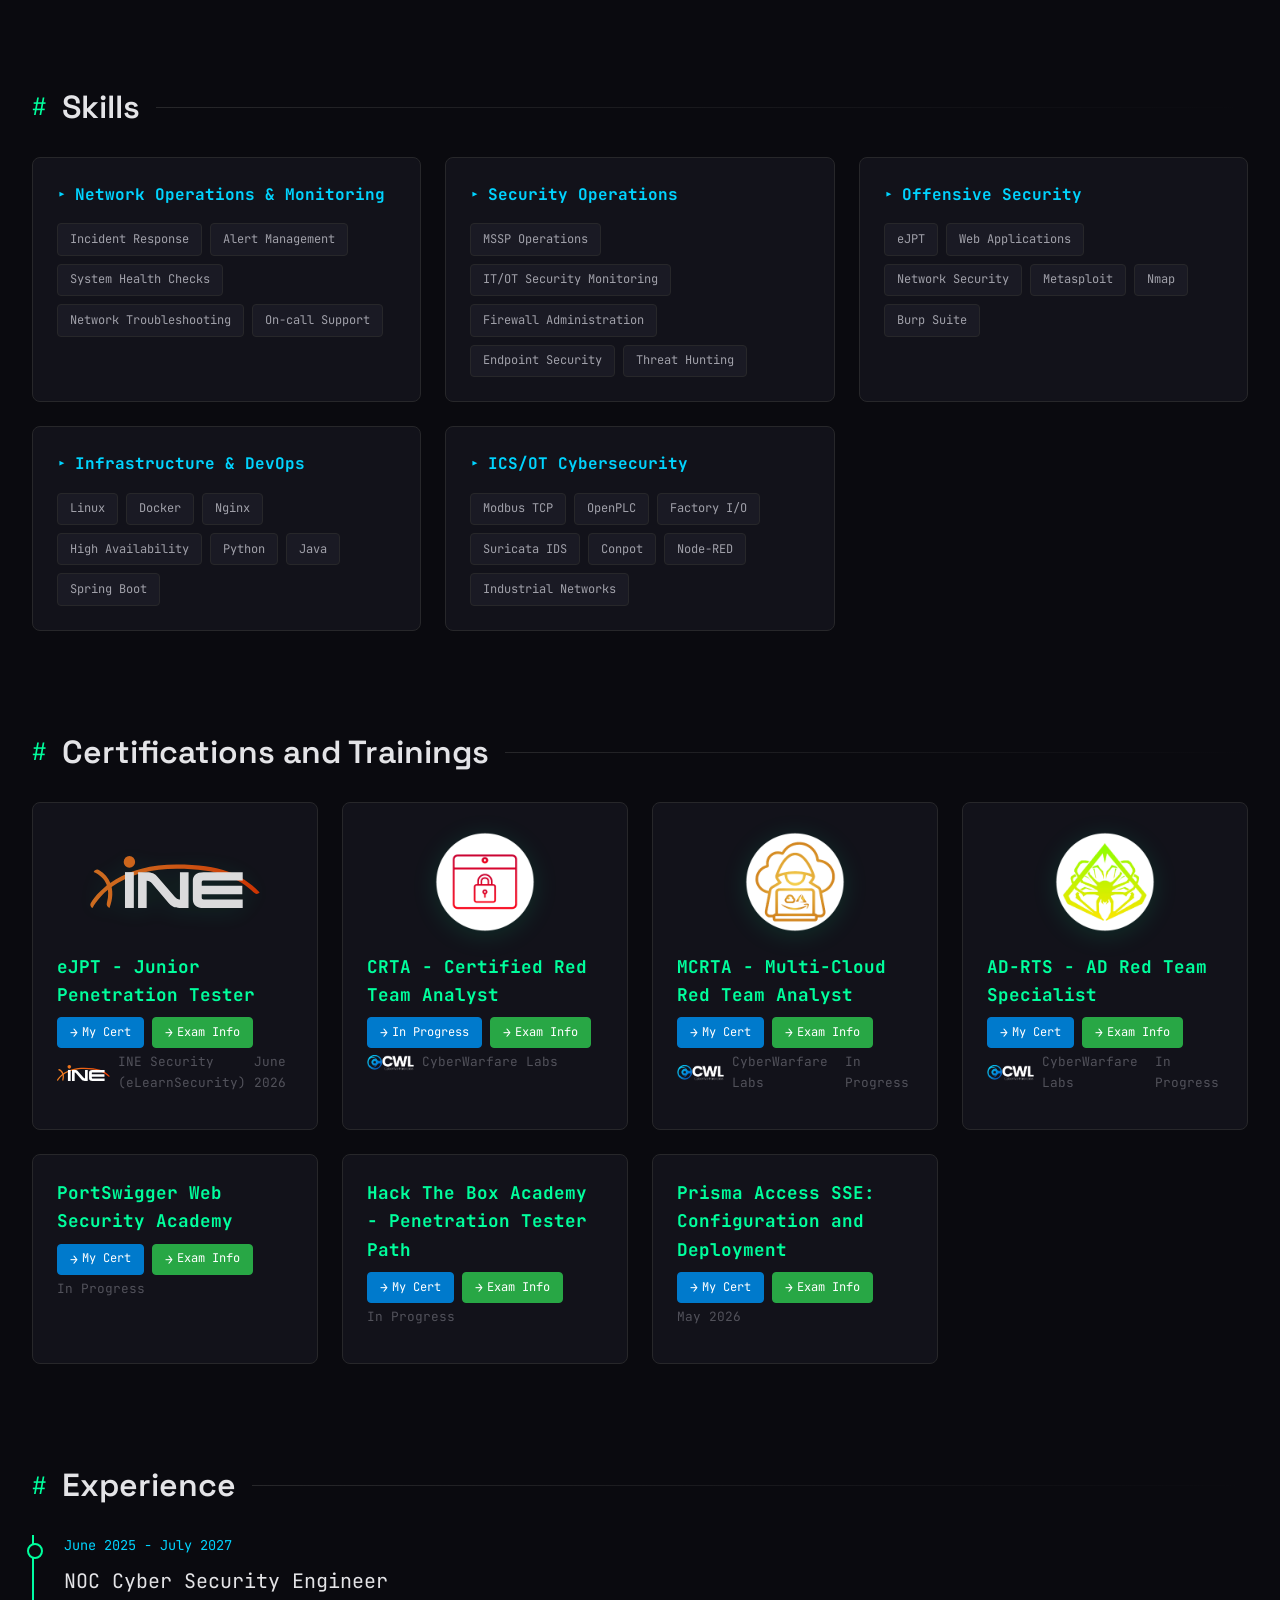
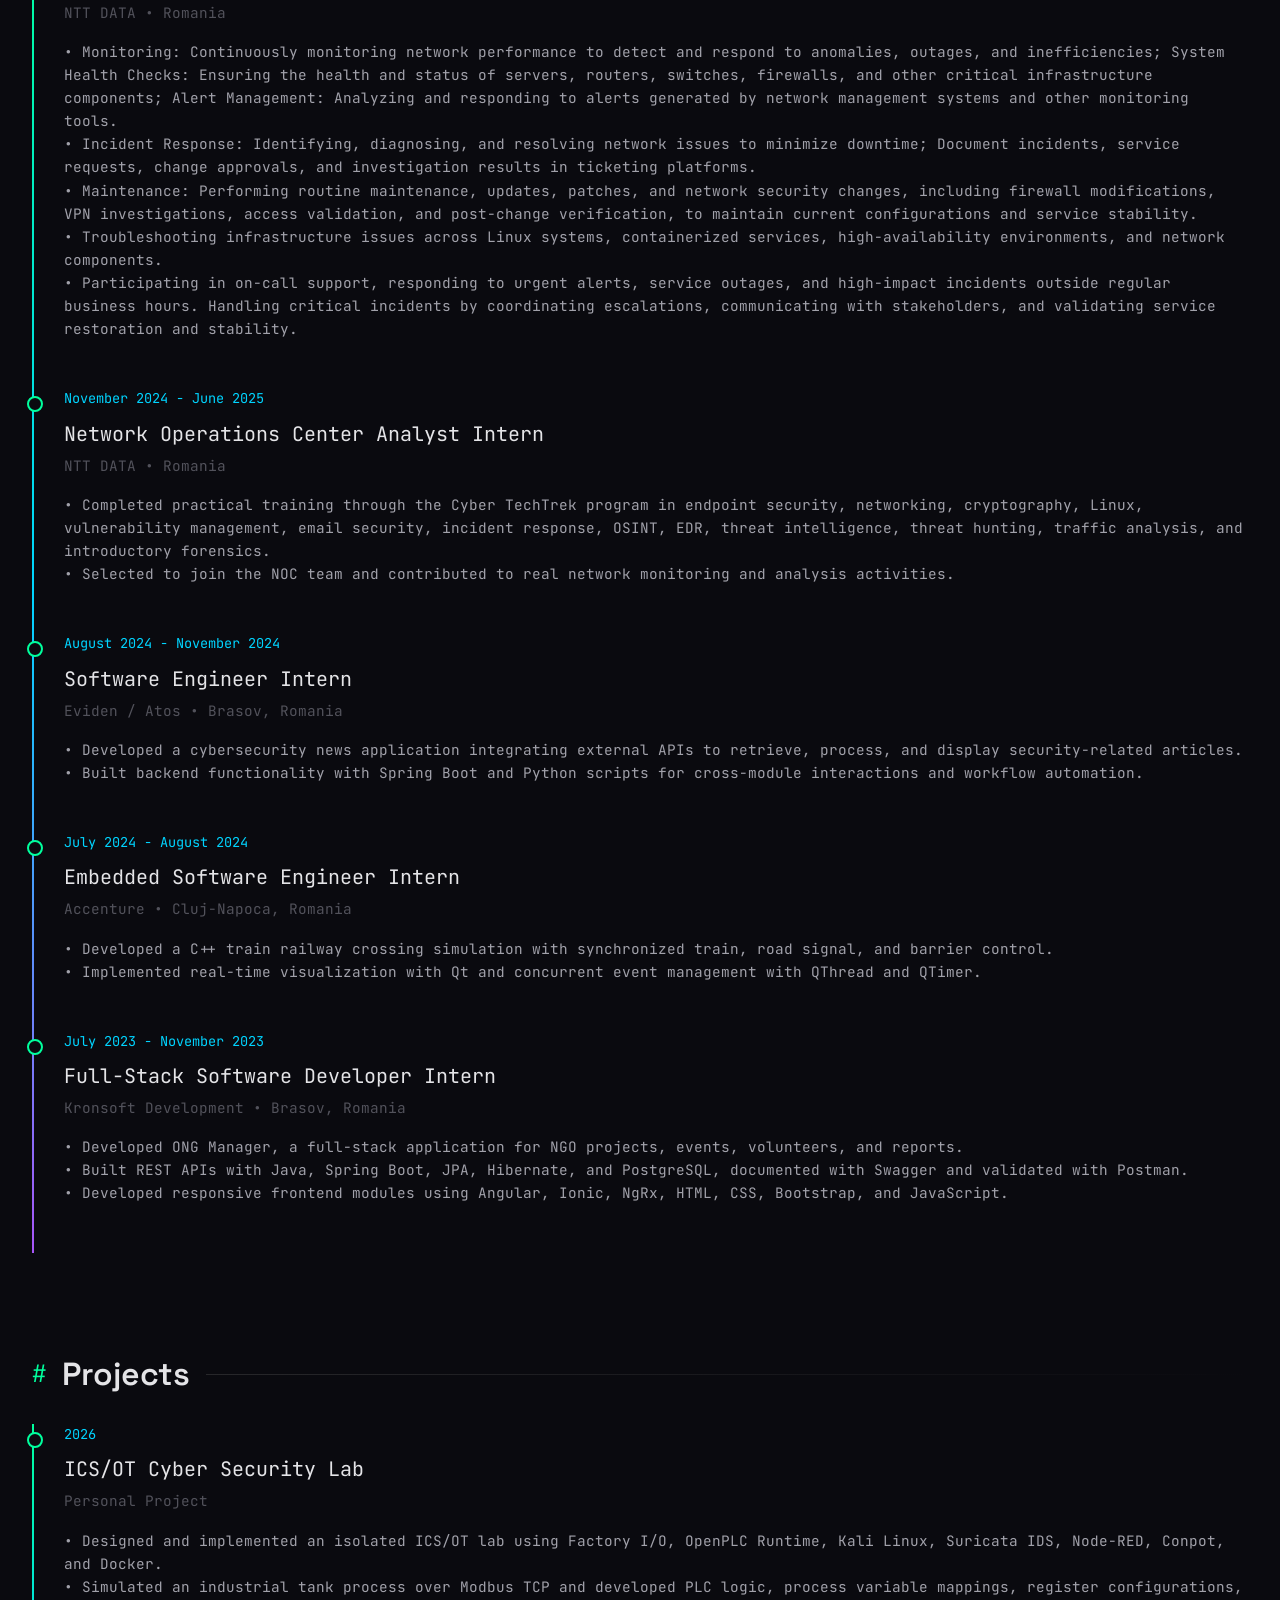
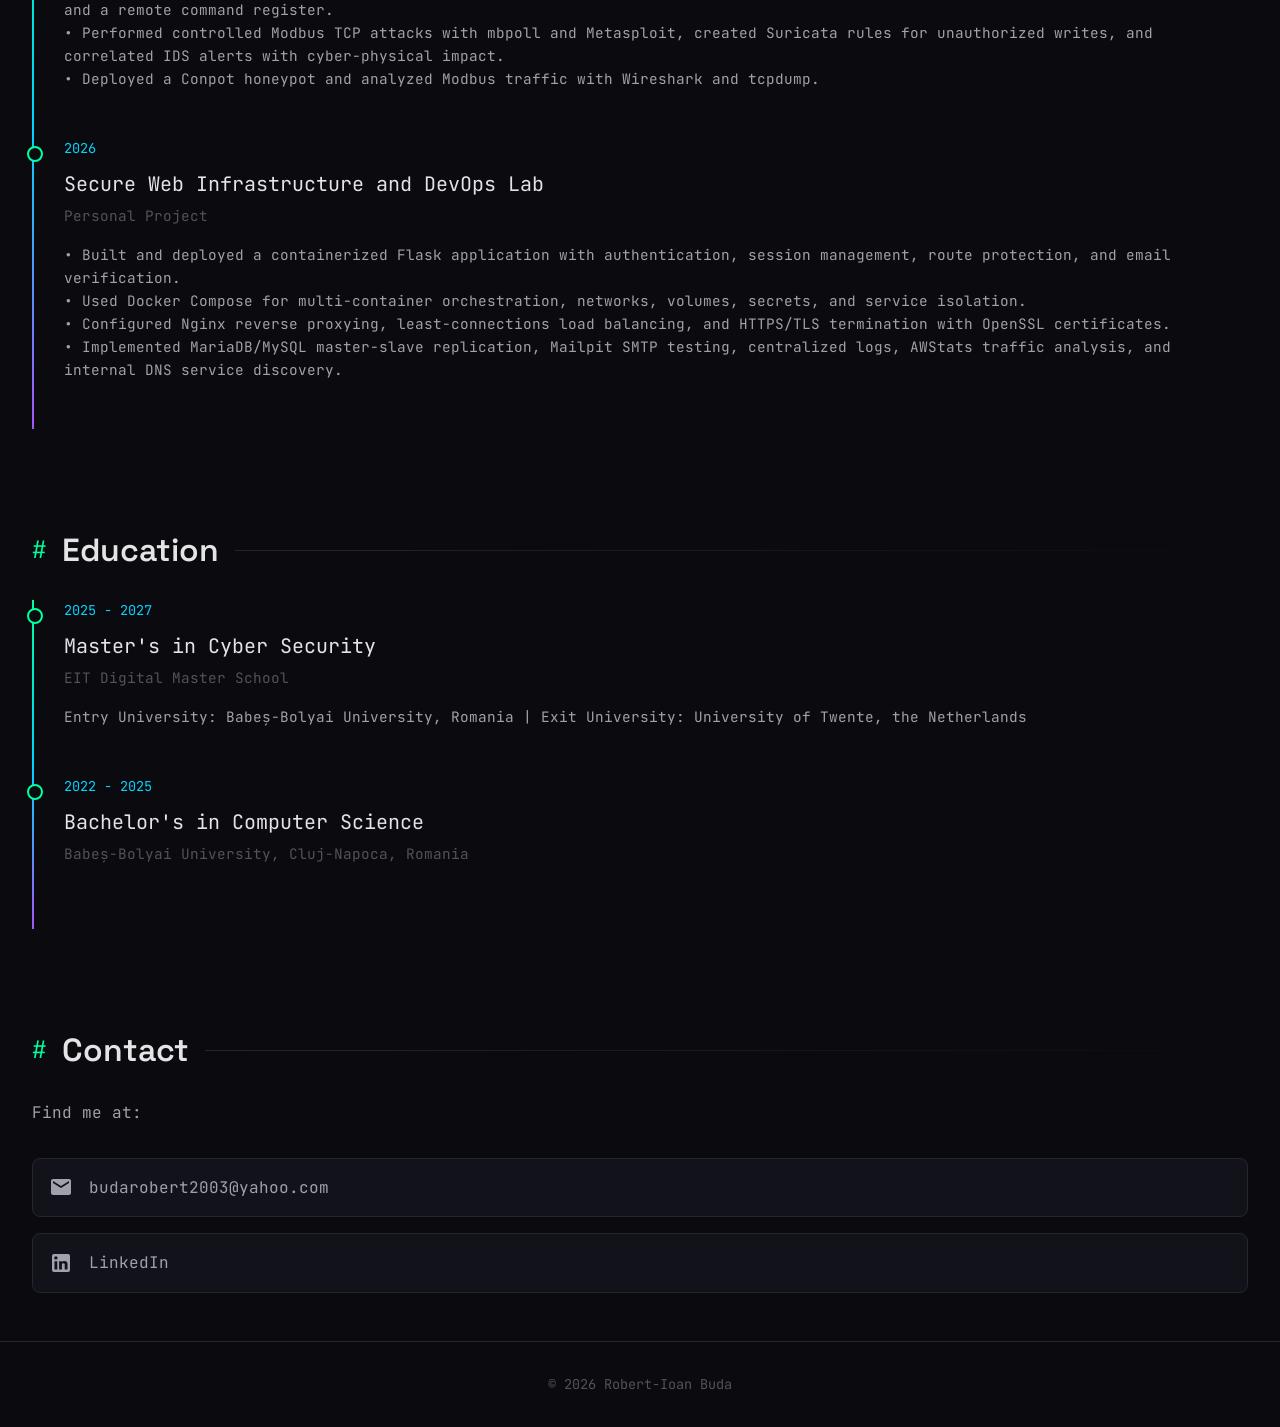
==== commit 5c2f992a: "Update 4" ====
--- a/index.html
+++ b/index.html
@@ -3,7 +3,7 @@
 <head>
     <meta charset="UTF-8">
     <meta name="viewport" content="width=device-width, initial-scale=1.0">
-    <title>Robert-Ioan Buda | NOC Engineer & Penetration Tester practitioner</title>
+    <title>Robert-Ioan Buda | NOC Cyber Security Engineer & Penetration Tester practitioner</title>
     <link rel="preconnect" href="https://fonts.googleapis.com">
     <link rel="preconnect" href="https://fonts.gstatic.com" crossorigin>
     <link href="https://fonts.googleapis.com/css2?family=JetBrains+Mono:wght@300;400;500;600;700&family=Space+Grotesk:wght@300;400;500;600;700&display=swap" rel="stylesheet">
@@ -33,7 +33,7 @@
             <div class="hero-content">
                 <div class="hero-text">
                     <h1>Hi, I'm <span class="name" id="heroName">Robert-Ioan Buda</span></h1>
-                    <p class="role" id="heroRole"><span>NOC Engineer</span> & Penetration Tester practitioner</p>
+                    <p class="role" id="heroRole"><span>NOC Cyber Security Engineer</span> & Penetration Tester practitioner</p>
                     <p id="heroDescription">Offensive security specialist with expertise in web application testing, cloud security, mobile security, and DevSecOps. Breaking things to make them stronger.</p>
                     <div class="hero-buttons">
                         <a href="/cv" class="btn btn-primary">View CV</a>
@@ -45,25 +45,30 @@
                         <span class="terminal-btn red"></span>
                         <span class="terminal-btn yellow"></span>
                         <span class="terminal-btn green"></span>
-                        <span class="terminal-title">robert@noc:~</span>
+                        <span class="terminal-title">robert@cyber-ops:~</span>
                     </div>
                     <div class="terminal-body">
-                        <div class="terminal-line"><span class="prompt-red">*Evil-WinRM*</span> <span class="prompt-red">PS</span> <span class="command-red">C:\Users\robert></span> <span class="command">whoami /all</span></div>
-                        <div class="terminal-line output-red">[+] User: robert_buda</div>
-                        <div class="terminal-line output-red">[+] Role: NOC Engineer & Penetration Tester practitioner</div>
-                        <div class="terminal-line output-red">[+] Privileges: SeDebugPrivilege (ENABLED)</div>
-                        <div class="terminal-line"><span class="prompt-red">*Evil-WinRM*</span> <span class="prompt-red">PS</span> <span class="command-red">C:\Users\robert></span> <span class="command">type expertise.txt</span></div>
+                        <div class="terminal-line"><span class="command-red">robert@cyber-ops:~$</span> <span class="command">whoami /all</span></div>
+                        <div class="terminal-line output-red">[+] User: Robert-Ioan Buda</div>
+                        <div class="terminal-line output-red">[+] Role: NOC Cyber Security Engineer &amp; Penetration Tester practitioner</div>
+                        <div class="terminal-line output-red">[+] Focus: Offensive &amp; Defensive Security, ICS/OT</div>
+                        <div class="terminal-line"><span class="command-red">robert@cyber-ops:~$</span> <span class="command">cat expertise_and_interests.txt</span></div>
                         <div class="terminal-line output">NOC Monitoring | Incident Response | Firewall Administration</div>
-                        <div class="terminal-line output">IT/OT Security | Linux | Docker | Modbus TCP | Penetration Testing</div>
-                        <div class="terminal-line"><span class="prompt-red">*Evil-WinRM*</span> <span class="prompt-red">PS</span> <span class="command-red">C:\Users\robert></span> <span class="command">Get-ChildItem certifications\ | Format-Table</span></div>
-                        <div class="terminal-line" id="terminalCerts">
+                        <div class="terminal-line output">IT/OT Security | Linux | Penetration Testing</div>
+                        <div class="terminal-line"><span class="command-red">robert@cyber-ops:~$</span> <span class="command">Get-ChildItem certifications\ | Format-Table</span></div>
+                        <div class="terminal-line">
                             <div class="terminal-line output-cert">eJPT            - Junior Penetration Tester</div>
                             <div class="terminal-line output-cert">CRTA            - Certified Red Team Analyst</div>
                             <div class="terminal-line output-cert">MCRTA           - Multi-Cloud Red Team Analyst</div>
                             <div class="terminal-line output-cert">AD-RTS          - AD Red Team Specialist</div>
+                            <div class="terminal-line output-cert">PortSwigger Web Security Academy (Burp Suite Training)</div>
+                            <div class="terminal-line output-cert">HTB Academy - Penetration Tester Path</div>
+                            <div class="terminal-line output-cert">Prisma Access SSE Training: Configuration and Deployment</div>
                         </div>
-                        <div class="terminal-line"><span class="prompt-red">*Evil-WinRM*</span> <span class="prompt-red">PS</span> <span class="command-red">C:\Users\robert></span> <span class="command">.\monitor_infrastructure.ps1</span></div>
-                        <div class="terminal-line output-success">[+] Let's hunt for vulnerabilities...</div>
+                        <div class="terminal-line"><span class="command-red">robert@cyber-ops:~$</span> <span class="command">./monitor_infrastructure.sh</span></div>
+                        <div class="terminal-line output-success">[+] Monitoring enterprise IT/OT infrastructure...</div>
+                        <div class="terminal-line output-success">[+] Analyzing alerts and network activity...</div>
+                        <div class="terminal-line output-success">[+] Searching for vulnerabilities...</div>
                     </div>
 
                 </div>
--- a/styles.css
+++ b/styles.css
@@ -128,10 +128,11 @@
 
 .hero-text h1 {
     font-family: 'Space Grotesk', sans-serif;
-    font-size: 3.5rem;
+    font-size: 2.8rem;
     font-weight: 700;
     margin-bottom: 1rem;
     line-height: 1.1;
+    white-space: nowrap;
 }
 
 .hero-text h1 .name {
@@ -140,9 +141,10 @@
 }
 
 .hero-text .role {
-    font-size: 1.25rem;
+    font-size: 1.05rem;
     color: var(--text-secondary);
     margin-bottom: 1.5rem;
+    white-space: nowrap;
 }
 
 .hero-text .role span { color: var(--accent-cyan); }
@@ -268,7 +270,7 @@
 .output-success { color: var(--accent-green); padding-left: 1rem; font-weight: 500; }
 
 section {
-    padding: 6rem 2rem;
+    padding: 3rem 2rem;
     max-width: 1400px;
     margin: 0 auto;
 }
@@ -277,7 +279,7 @@
     display: flex;
     align-items: center;
     gap: 1rem;
-    margin-bottom: 3rem;
+    margin-bottom: 1.5rem;
 }
 
 .section-header h2 {
@@ -896,11 +898,12 @@
 
 @media (max-width: 768px) {
     .hero-content { grid-template-columns: 1fr; text-align: center; }
-    .hero-text h1 { font-size: 2.5rem; }
+    .hero-text h1 { font-size: 2.1rem; }
+    .hero-text .role { font-size: 0.78rem; }
     .hero-buttons { justify-content: center; }
     .terminal { margin-top: 2rem; }
     .about-content, .contact-content { grid-template-columns: 1fr; }
-    section { padding: 4rem 1.5rem; }
+    section { padding: 2rem 1.5rem; }
     .writeups-grid { grid-template-columns: 1fr; }
     .links-grid { grid-template-columns: 1fr; }
 }
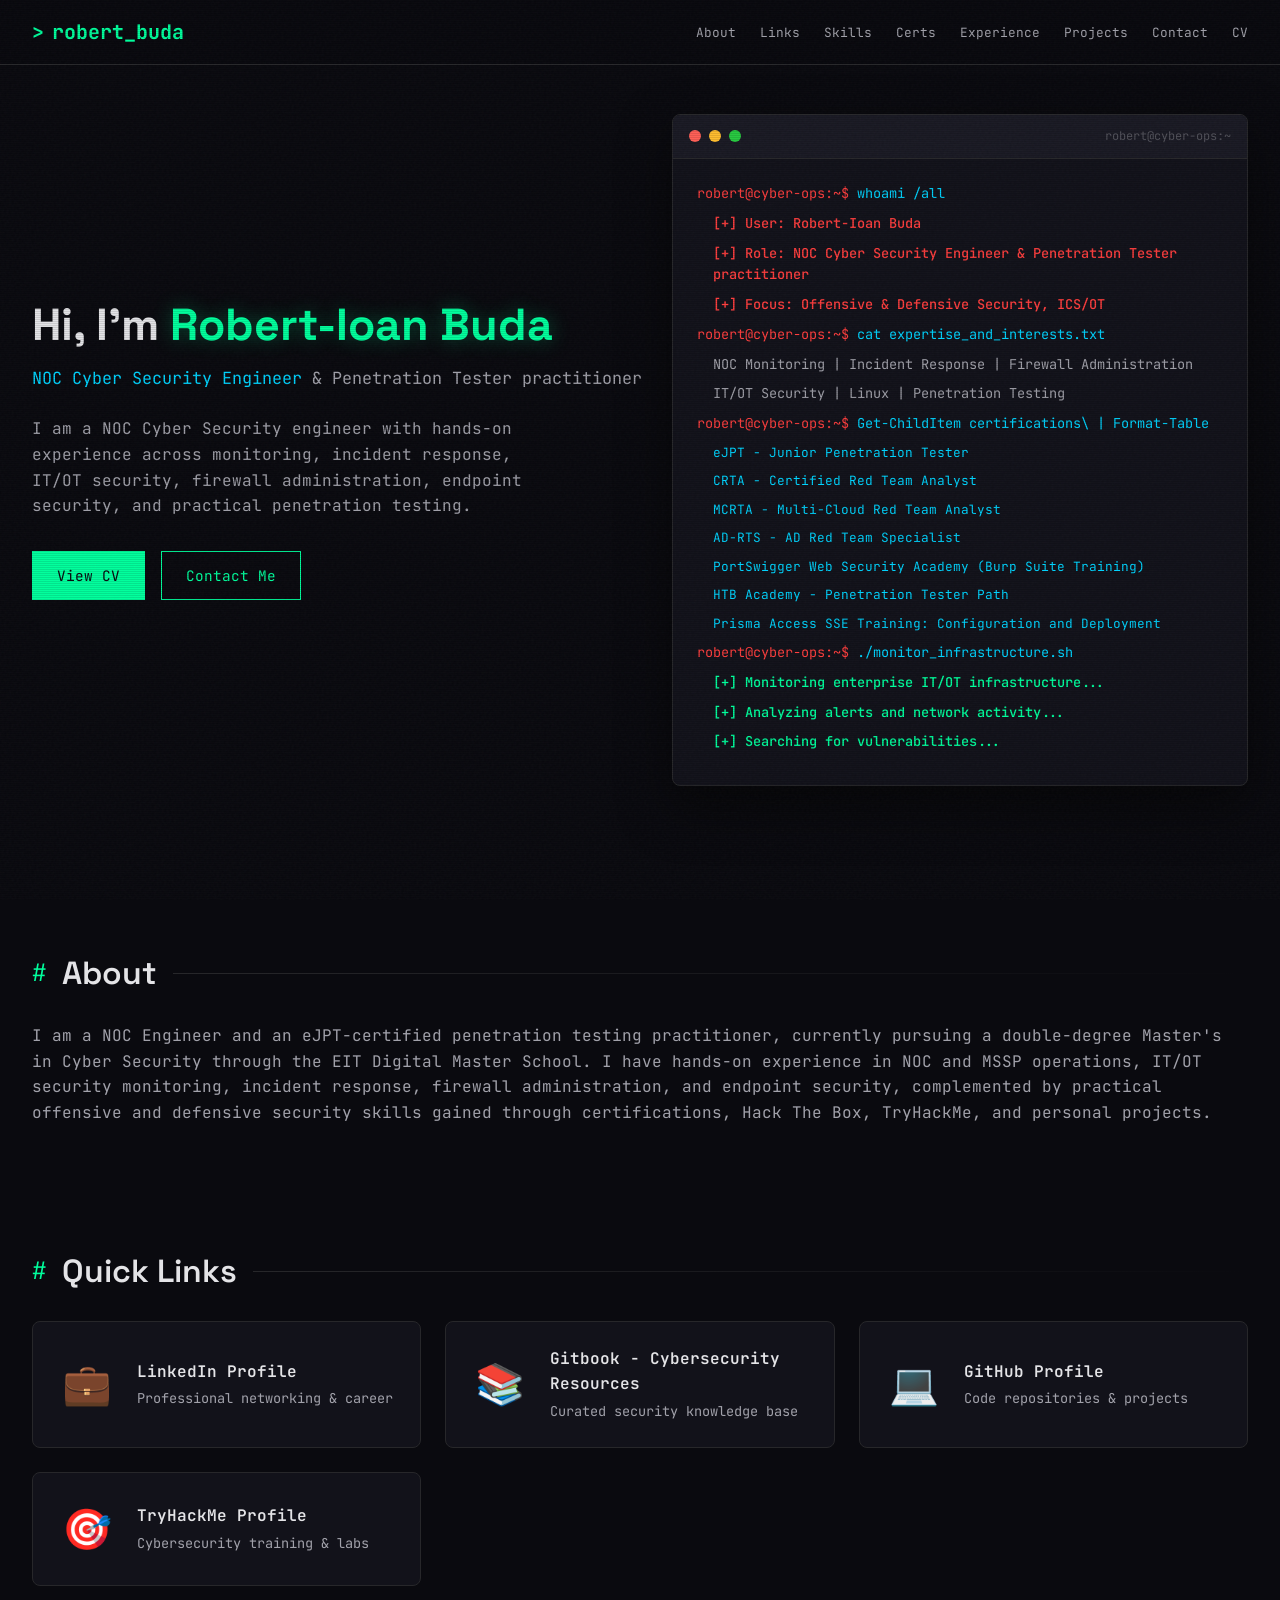
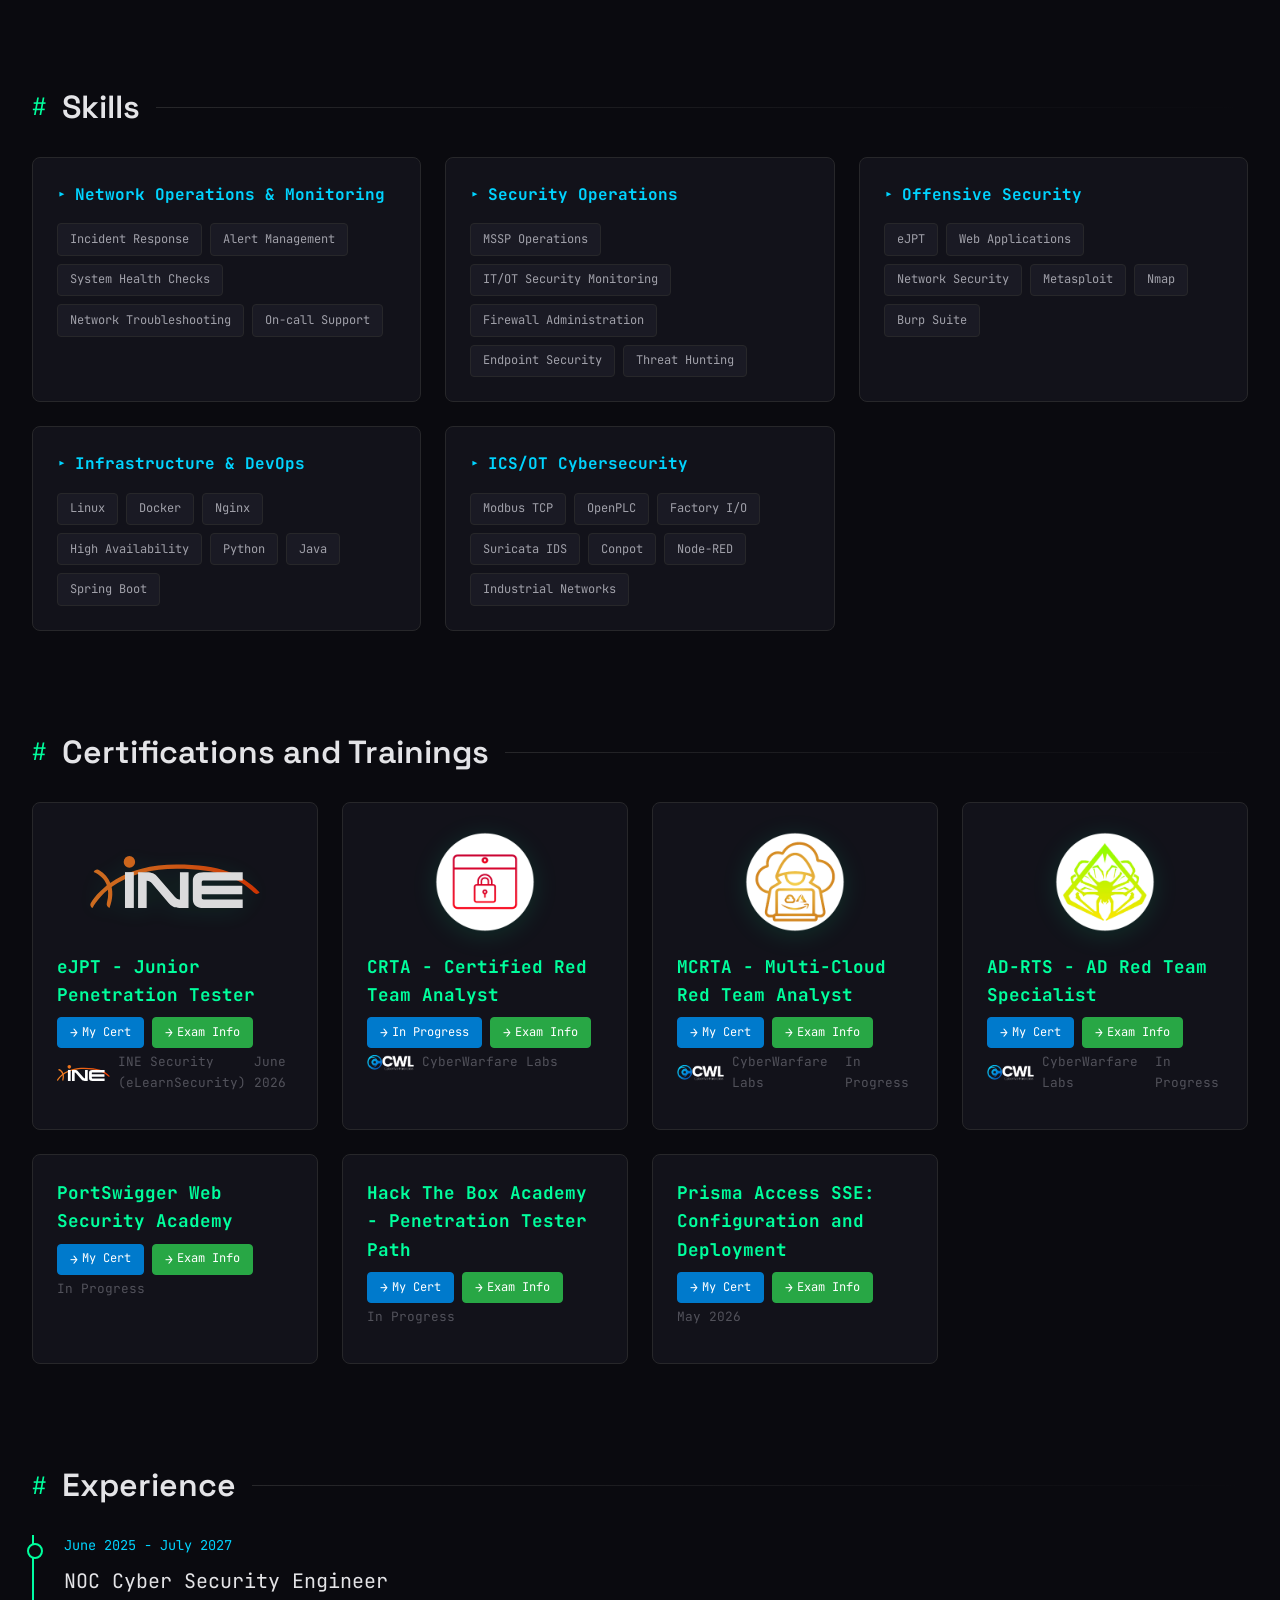
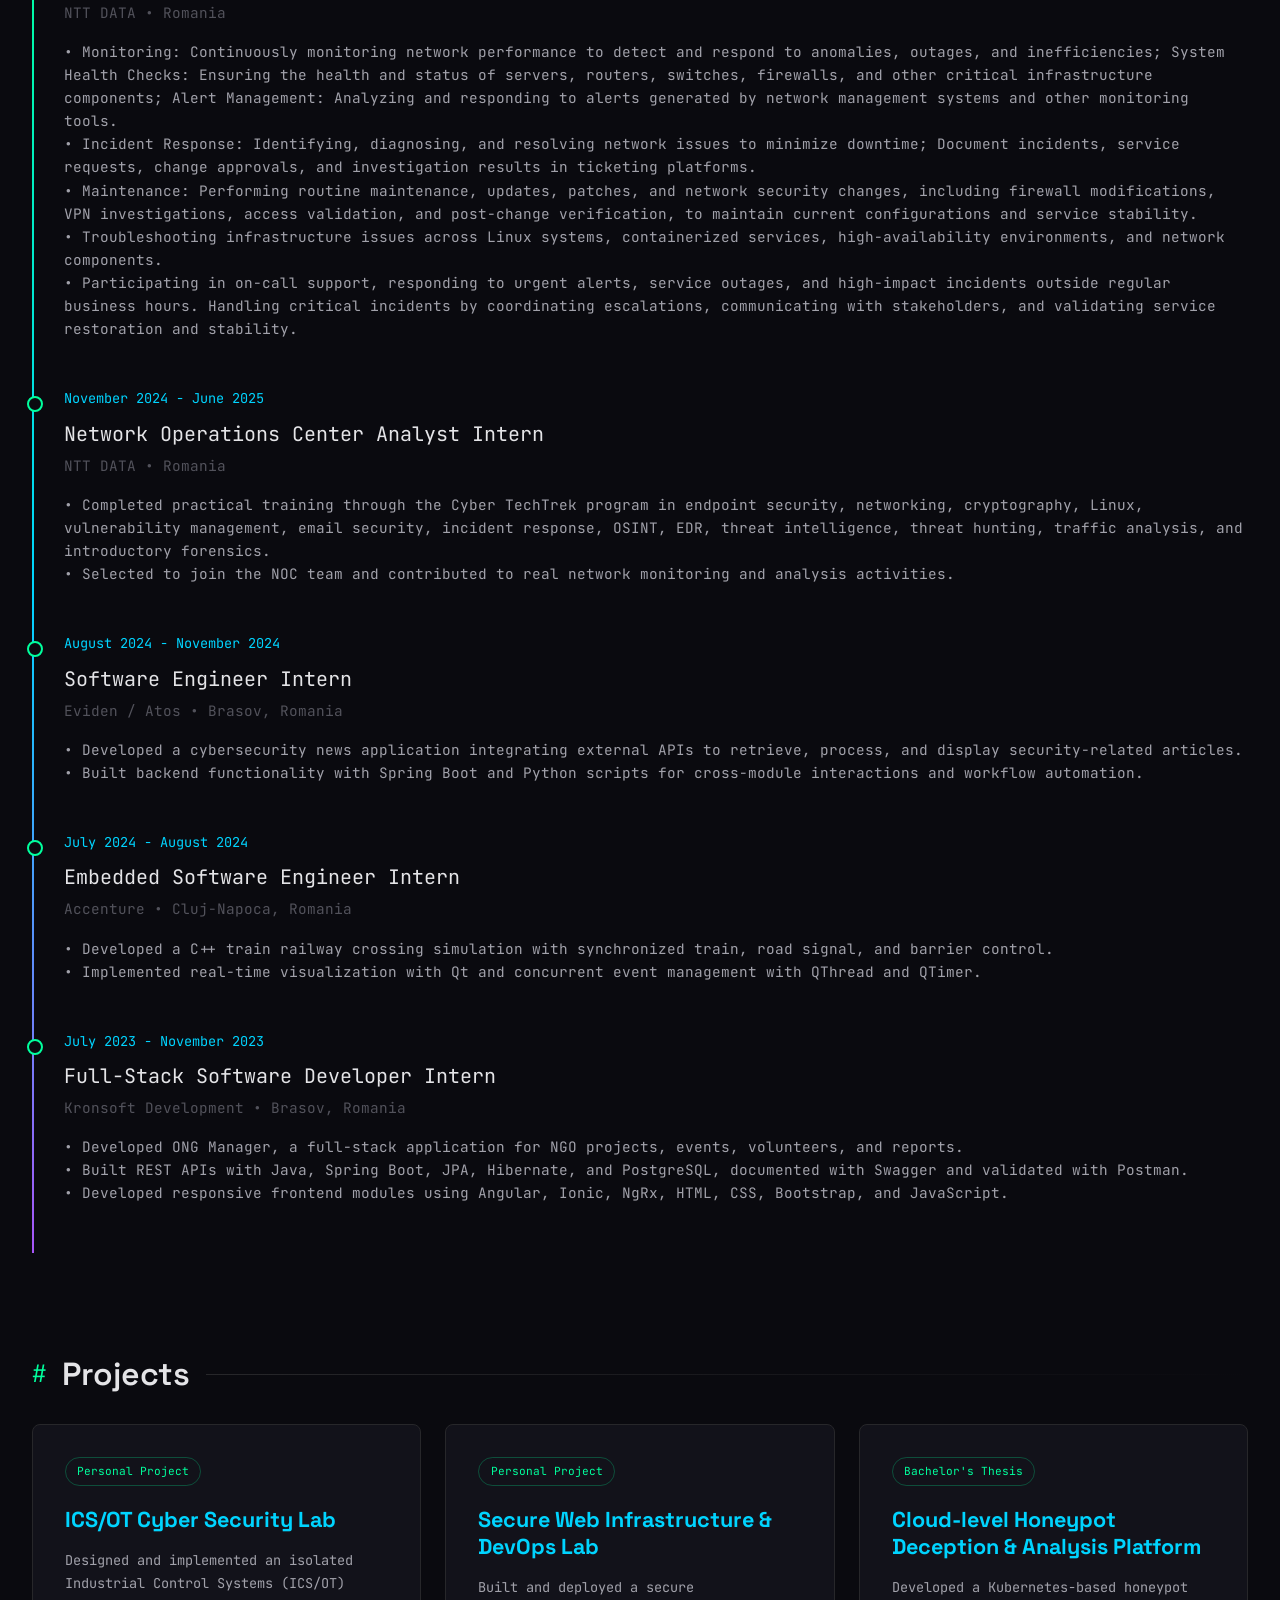
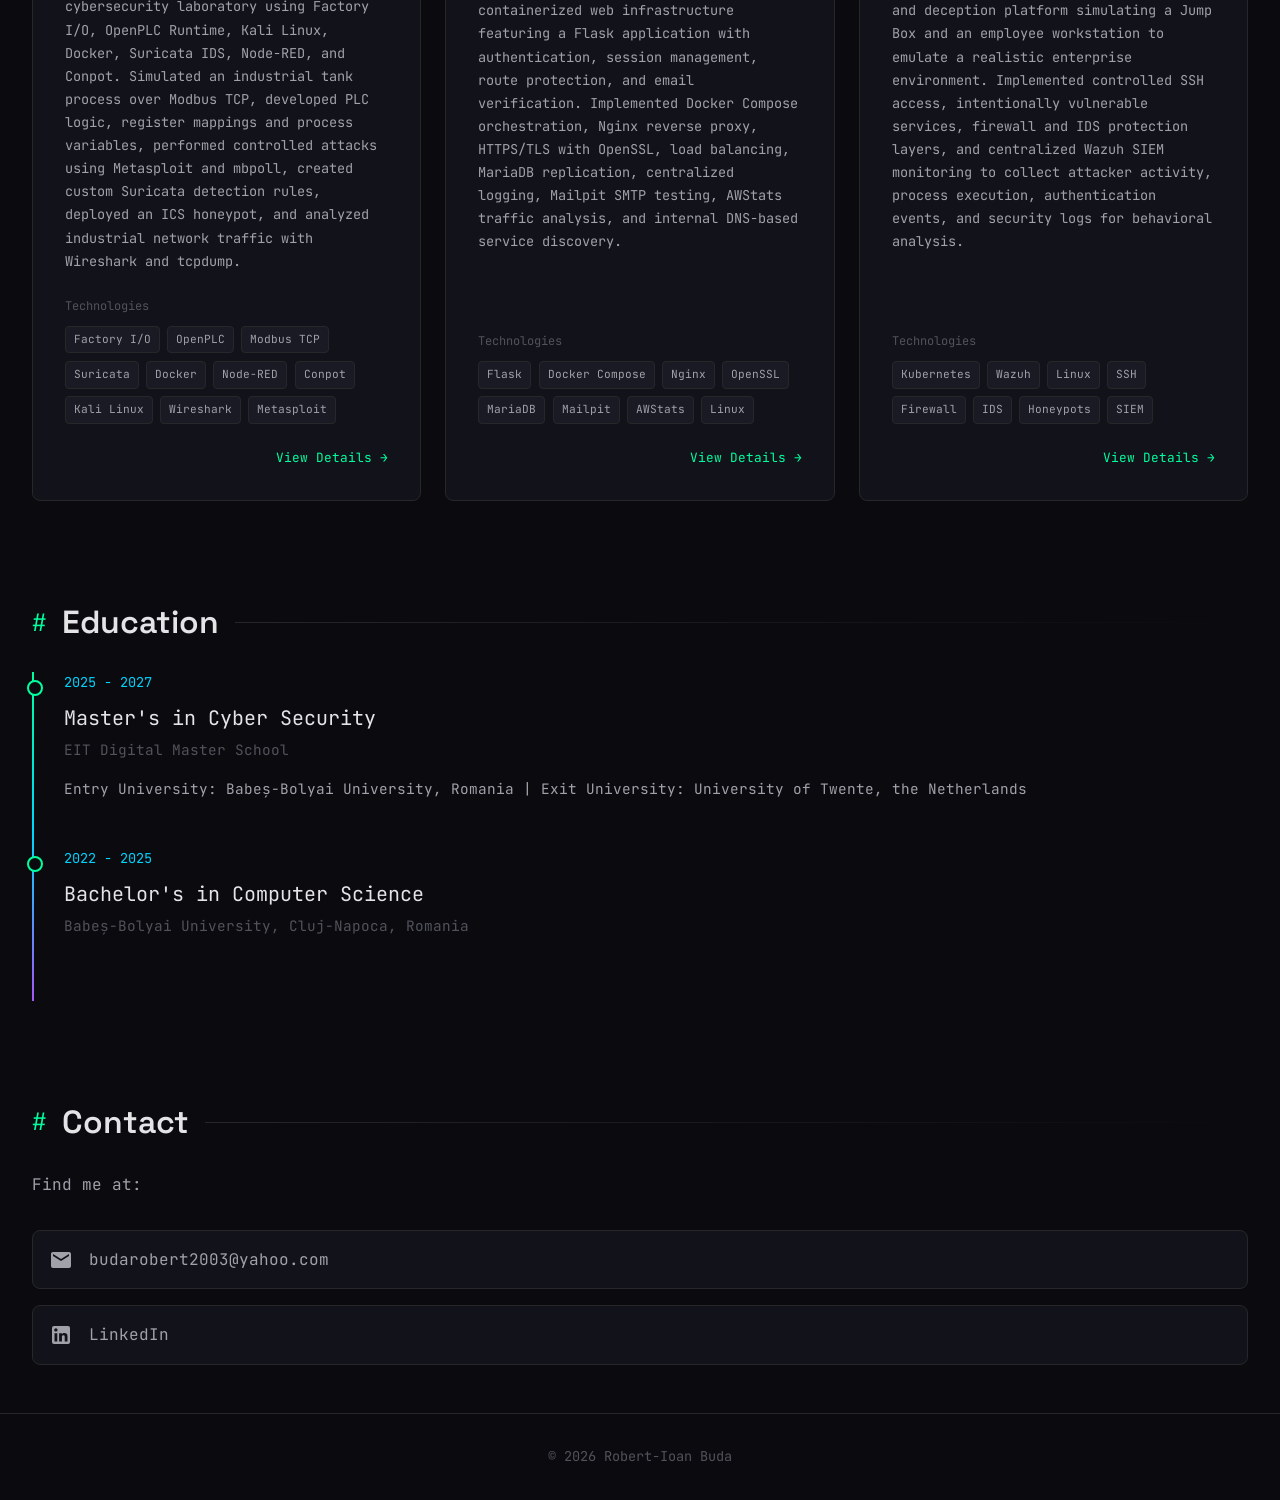
==== commit cefb8b18: "Personal Projects updated" ====
--- a/index.html
+++ b/index.html
@@ -105,7 +105,7 @@
 
     <section id="projects">
         <div class="section-header"><h2>Projects</h2></div>
-        <div class="timeline" id="projectsTimeline"></div>
+        <div class="projects-grid" id="projectsGrid"></div>
     </section>
 
     <section id="education">
--- a/styles.css
+++ b/styles.css
@@ -809,6 +809,99 @@
     gap: 1.5rem;
 }
 
+.projects-grid {
+    display: grid;
+    grid-template-columns: repeat(3, minmax(0, 1fr));
+    gap: 1.5rem;
+}
+
+.project-card {
+    background: var(--bg-secondary);
+    border: 1px solid var(--border-color);
+    border-radius: 8px;
+    padding: 2rem;
+    min-height: 470px;
+    display: flex;
+    flex-direction: column;
+    transition: all 0.3s ease;
+}
+
+.project-card:hover {
+    border-color: var(--accent-cyan);
+    box-shadow: var(--glow-cyan);
+    transform: translateY(-5px);
+}
+
+.project-badge {
+    align-self: flex-start;
+    padding: 0.3rem 0.7rem;
+    margin-bottom: 1.25rem;
+    border: 1px solid var(--accent-green-dim);
+    border-radius: 999px;
+    color: var(--accent-green);
+    font-size: 0.7rem;
+}
+
+.project-title {
+    color: var(--accent-cyan);
+    font-family: 'Space Grotesk', sans-serif;
+    font-size: 1.35rem;
+    line-height: 1.25;
+    margin-bottom: 1rem;
+}
+
+.project-description {
+    color: var(--text-secondary);
+    font-size: 0.85rem;
+    line-height: 1.7;
+    margin-bottom: 1.5rem;
+}
+
+.project-technologies {
+    margin-top: auto;
+}
+
+.project-technologies-label {
+    display: block;
+    color: var(--text-dim);
+    font-size: 0.75rem;
+    margin-bottom: 0.6rem;
+}
+
+.project-tech-list {
+    display: flex;
+    flex-wrap: wrap;
+    gap: 0.45rem;
+}
+
+.project-tech {
+    background: var(--bg-tertiary);
+    border: 1px solid var(--border-color);
+    border-radius: 4px;
+    color: var(--text-secondary);
+    font-size: 0.7rem;
+    padding: 0.25rem 0.5rem;
+}
+
+.project-link {
+    align-self: flex-end;
+    margin-top: 1.5rem;
+    color: var(--accent-green);
+    font-size: 0.8rem;
+    text-decoration: none;
+    transition: color 0.3s ease;
+}
+
+.project-link:hover { color: var(--accent-cyan); }
+
+@media (max-width: 1024px) {
+    .projects-grid { grid-template-columns: repeat(2, minmax(0, 1fr)); }
+}
+
+@media (max-width: 768px) {
+    .projects-grid { grid-template-columns: 1fr; }
+}
+
 .link-card {
     background: var(--bg-secondary);
     border: 1px solid var(--border-color);
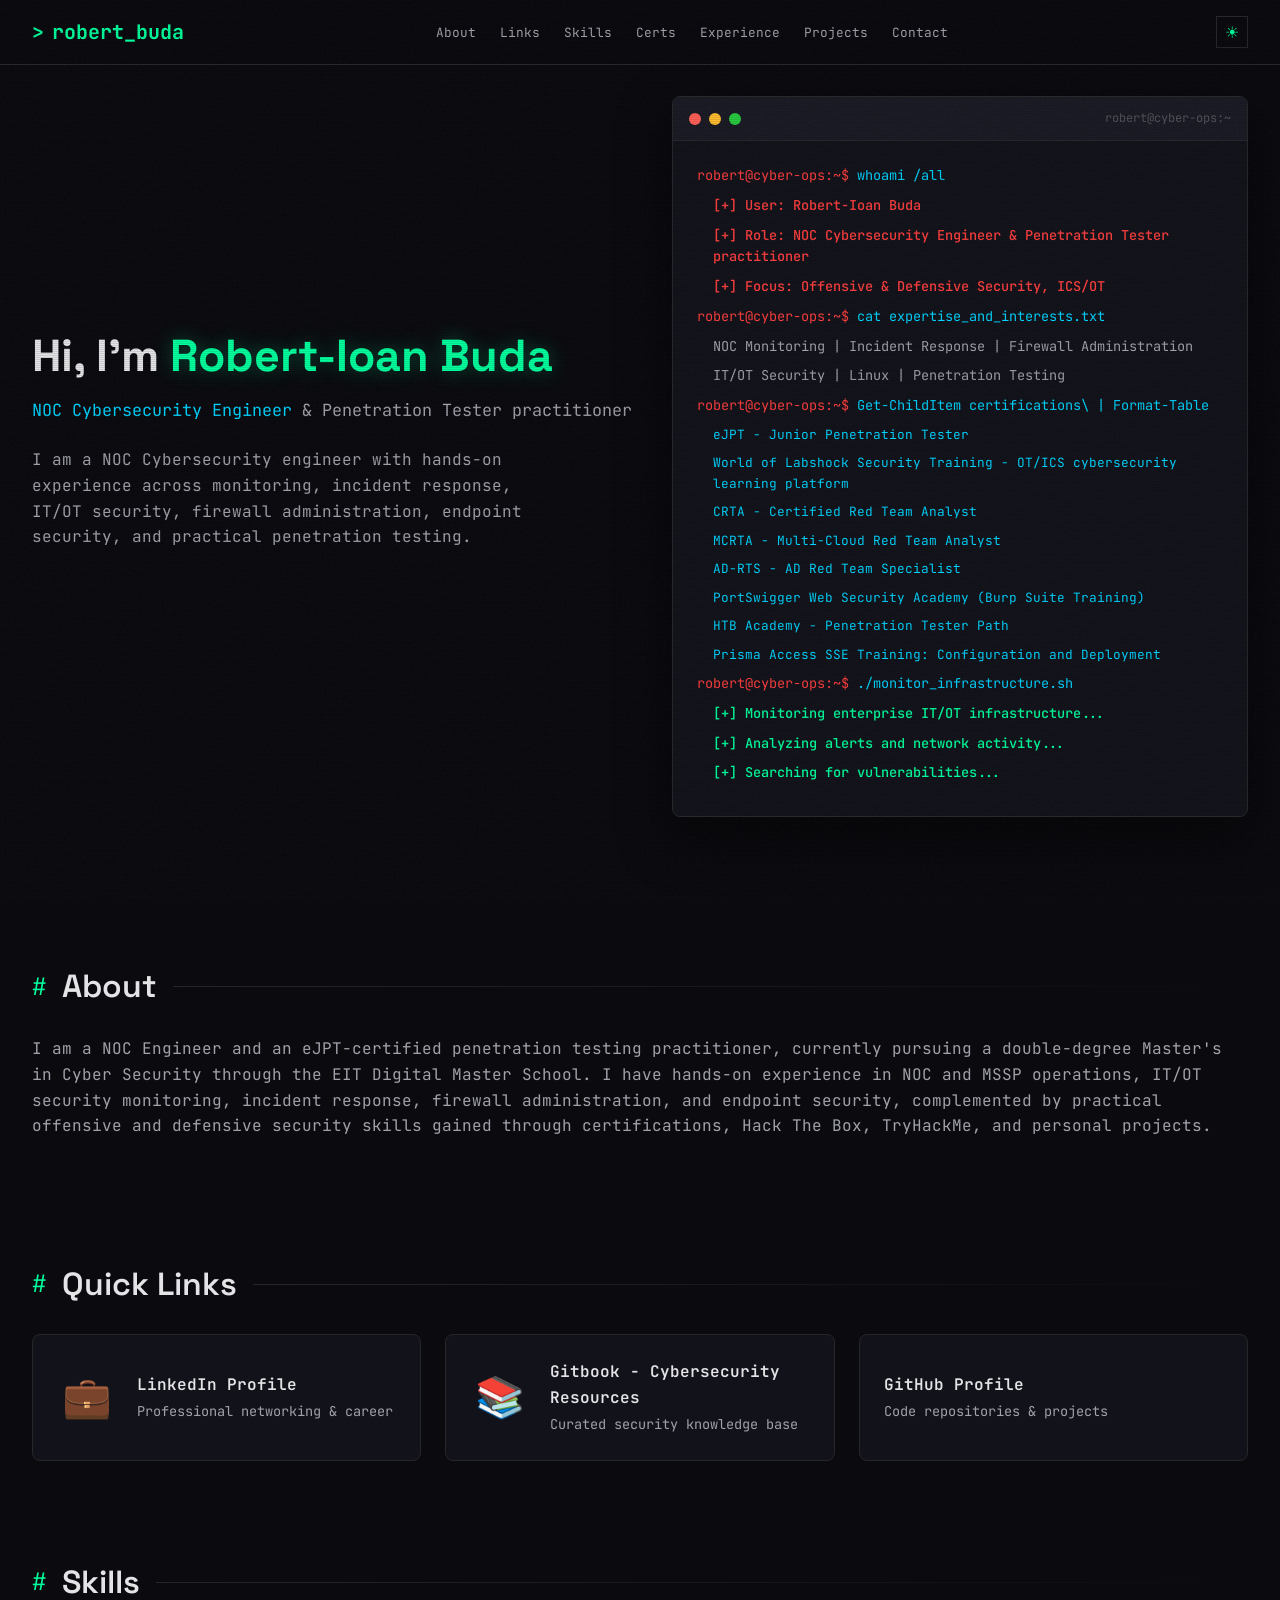
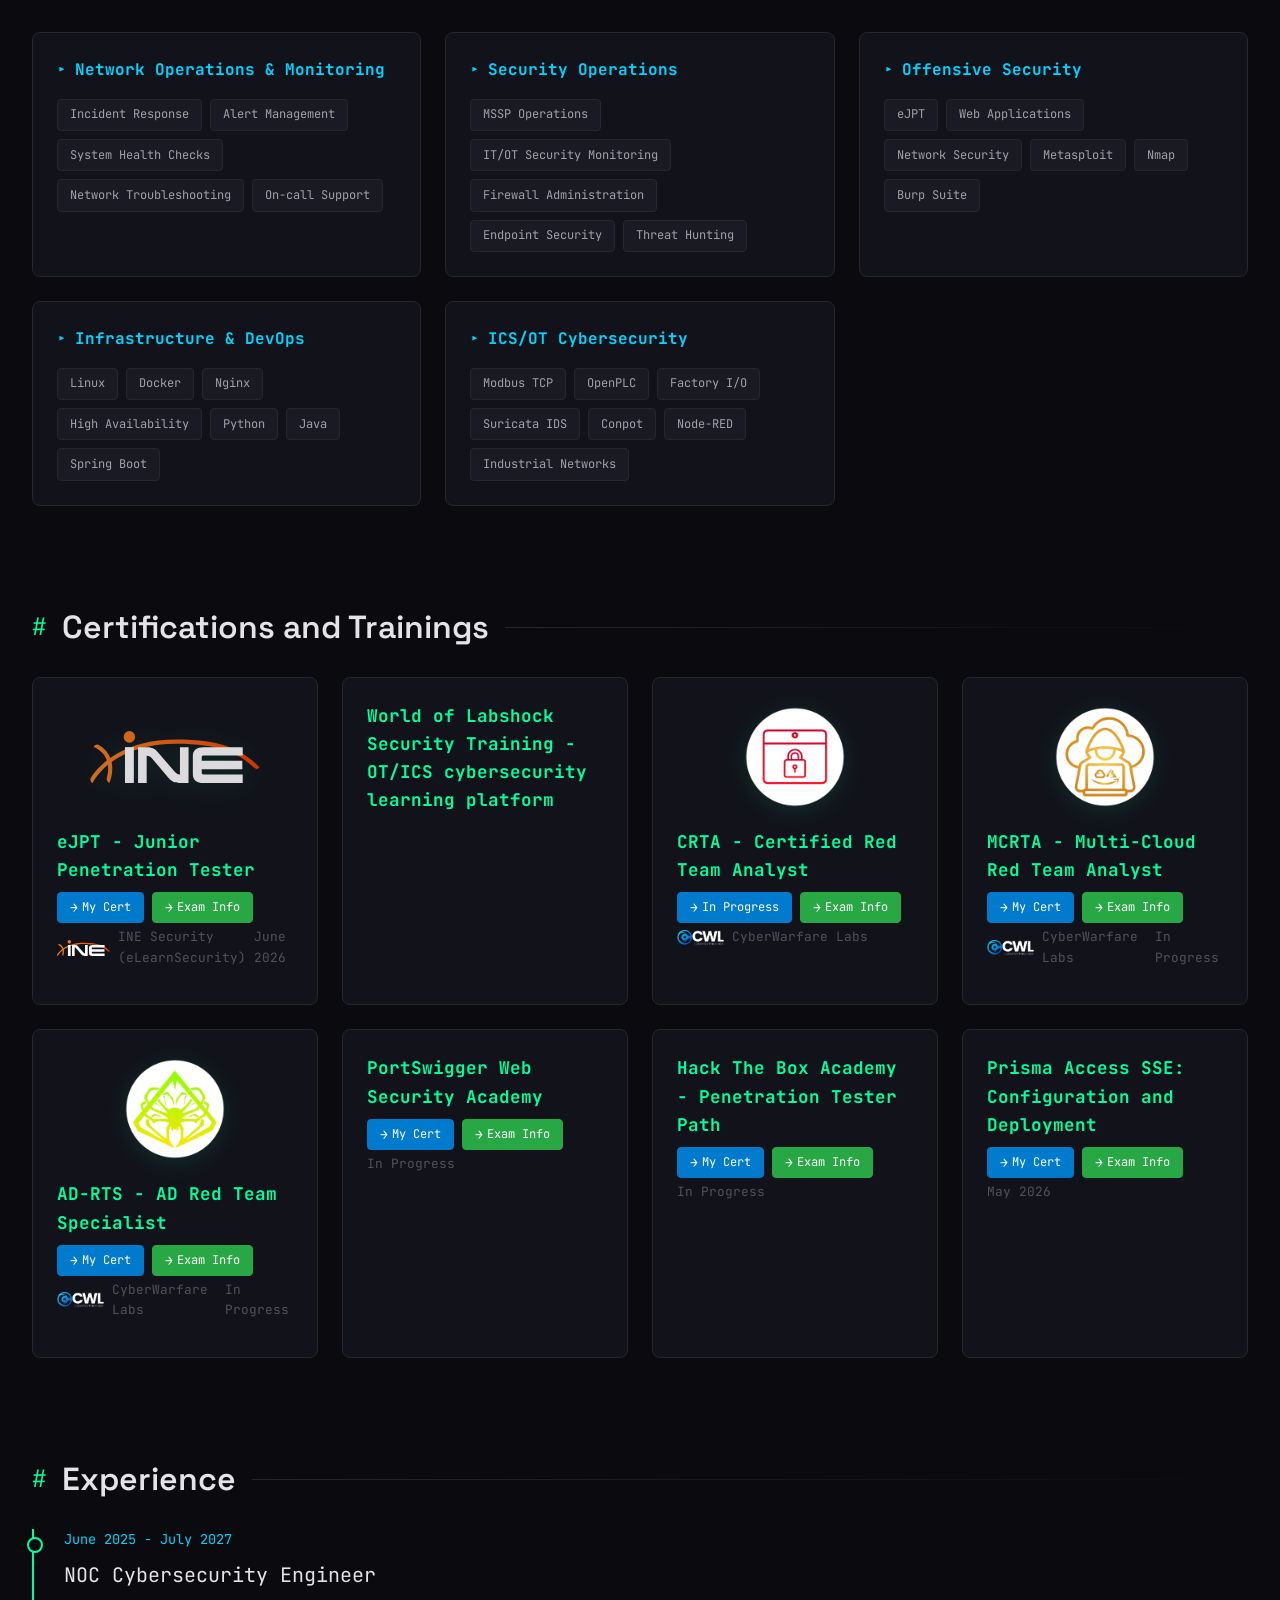
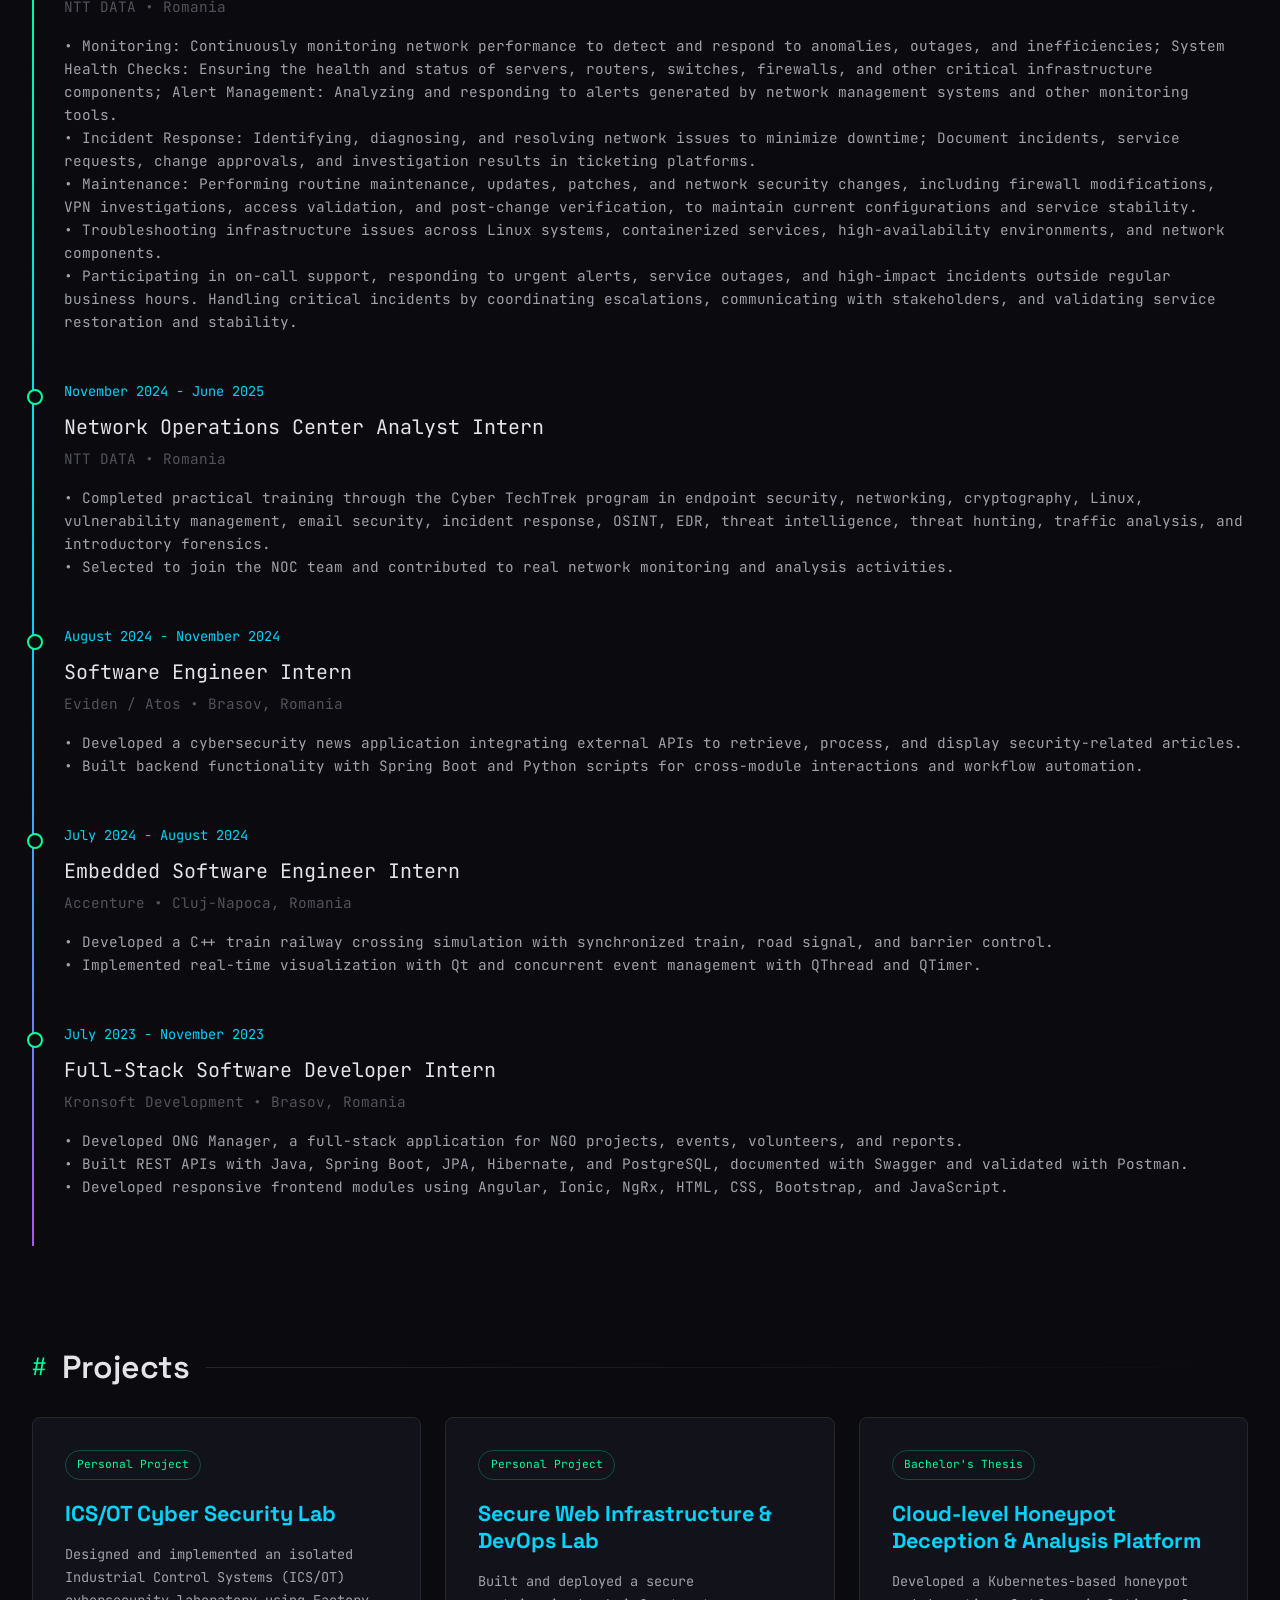
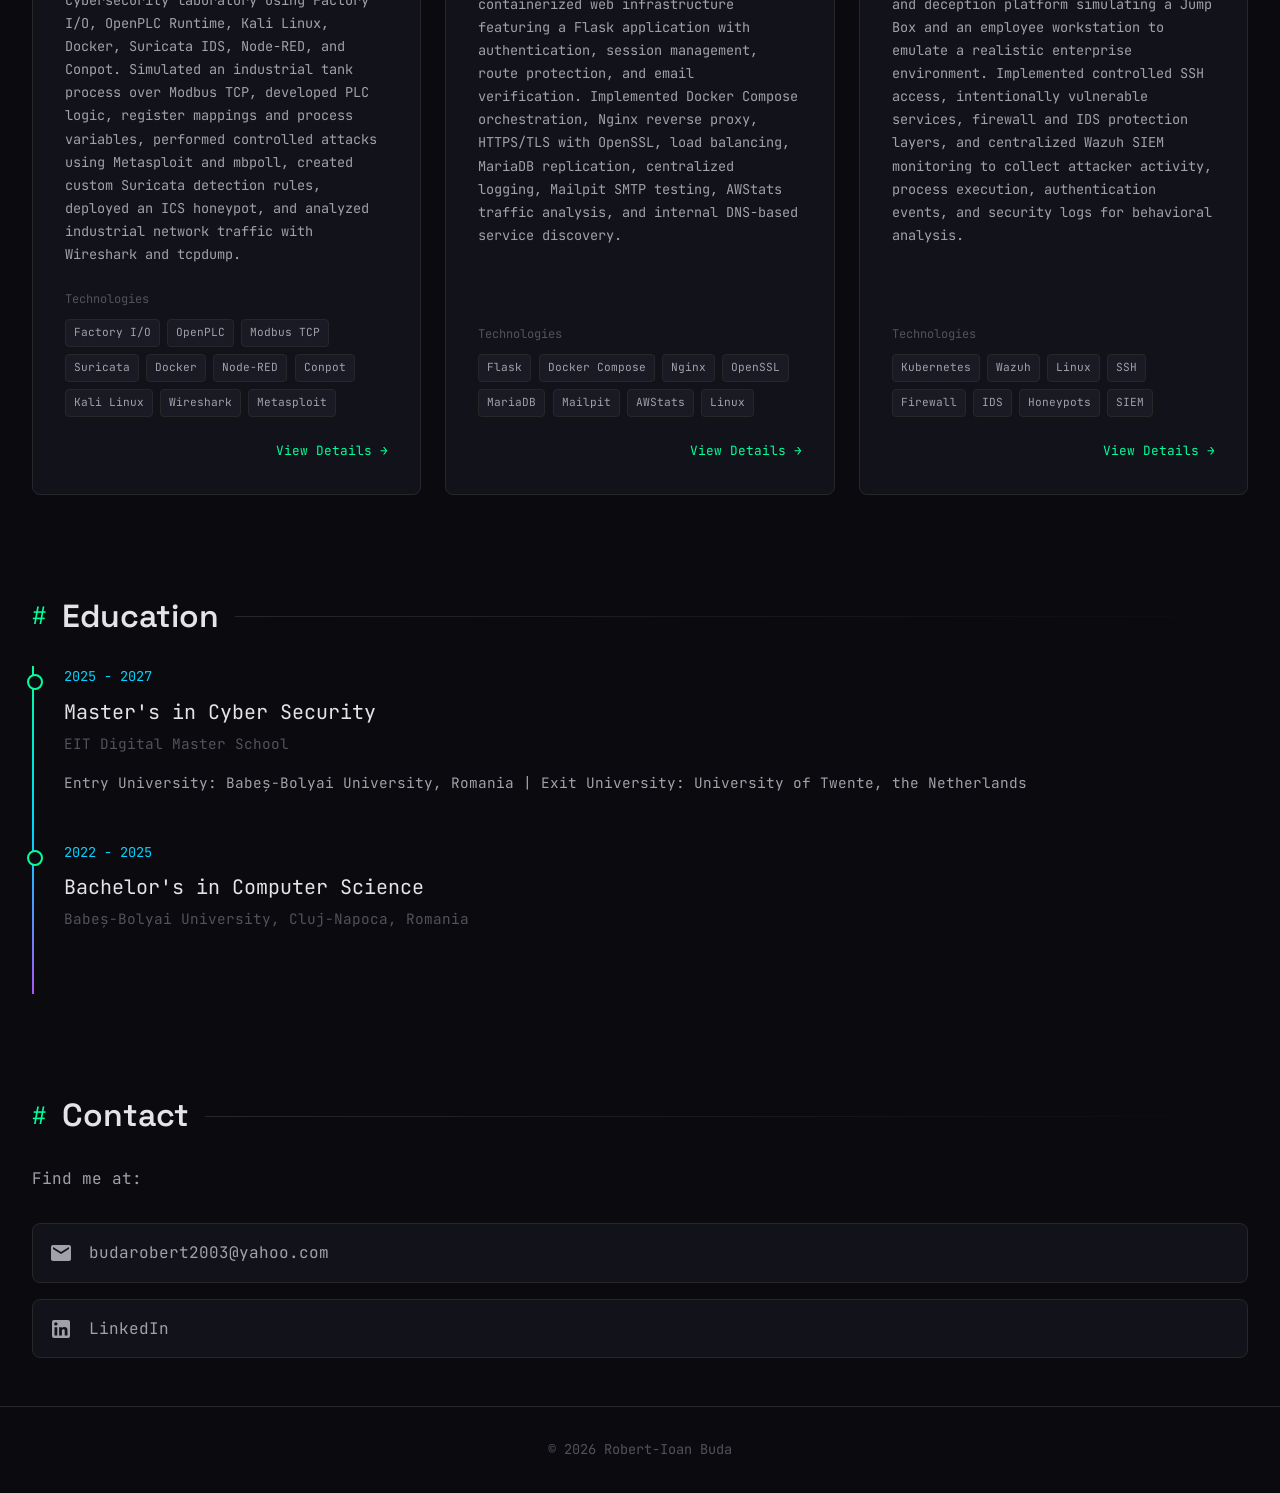
==== commit c136c6ee: "Update 5" ====
--- a/index.html
+++ b/index.html
@@ -3,7 +3,7 @@
 <head>
     <meta charset="UTF-8">
     <meta name="viewport" content="width=device-width, initial-scale=1.0">
-    <title>Robert-Ioan Buda | NOC Cyber Security Engineer & Penetration Tester practitioner</title>
+    <title>Robert-Ioan Buda | NOC Cybersecurity Engineer & Penetration Tester practitioner</title>
     <link rel="preconnect" href="https://fonts.googleapis.com">
     <link rel="preconnect" href="https://fonts.gstatic.com" crossorigin>
     <link href="https://fonts.googleapis.com/css2?family=JetBrains+Mono:wght@300;400;500;600;700&family=Space+Grotesk:wght@300;400;500;600;700&display=swap" rel="stylesheet">
@@ -23,8 +23,8 @@
                 <li><a href="#experience">Experience</a></li>
                 <li><a href="#projects">Projects</a></li>
                 <li><a href="#contact">Contact</a></li>
-                <li><a href="/cv" style="color: #00ff9d;">CV</a></li>
             </ul>
+            <button class="theme-toggle" id="themeToggle" type="button" aria-label="Switch to light mode" title="Switch to light mode">☀</button>
         </div>
     </nav>
 
@@ -33,12 +33,13 @@
             <div class="hero-content">
                 <div class="hero-text">
                     <h1>Hi, I'm <span class="name" id="heroName">Robert-Ioan Buda</span></h1>
-                    <p class="role" id="heroRole"><span>NOC Cyber Security Engineer</span> & Penetration Tester practitioner</p>
+                    <p class="role" id="heroRole"><span>NOC Cybersecurity Engineer</span> & Penetration Tester practitioner</p>
                     <p id="heroDescription">Offensive security specialist with expertise in web application testing, cloud security, mobile security, and DevSecOps. Breaking things to make them stronger.</p>
+                    <!-- CV and contact actions are intentionally hidden while retained for future reuse.
                     <div class="hero-buttons">
                         <a href="/cv" class="btn btn-primary">View CV</a>
                         <a href="#contact" class="btn btn-secondary">Contact Me</a>
-                    </div>
+                    </div> -->
                 </div>
                 <div class="terminal">
                     <div class="terminal-header">
@@ -50,7 +51,7 @@
                     <div class="terminal-body">
                         <div class="terminal-line"><span class="command-red">robert@cyber-ops:~$</span> <span class="command">whoami /all</span></div>
                         <div class="terminal-line output-red">[+] User: Robert-Ioan Buda</div>
-                        <div class="terminal-line output-red">[+] Role: NOC Cyber Security Engineer &amp; Penetration Tester practitioner</div>
+                        <div class="terminal-line output-red">[+] Role: NOC Cybersecurity Engineer &amp; Penetration Tester practitioner</div>
                         <div class="terminal-line output-red">[+] Focus: Offensive &amp; Defensive Security, ICS/OT</div>
                         <div class="terminal-line"><span class="command-red">robert@cyber-ops:~$</span> <span class="command">cat expertise_and_interests.txt</span></div>
                         <div class="terminal-line output">NOC Monitoring | Incident Response | Firewall Administration</div>
@@ -58,6 +59,7 @@
                         <div class="terminal-line"><span class="command-red">robert@cyber-ops:~$</span> <span class="command">Get-ChildItem certifications\ | Format-Table</span></div>
                         <div class="terminal-line">
                             <div class="terminal-line output-cert">eJPT            - Junior Penetration Tester</div>
+                            <div class="terminal-line output-cert">World of Labshock Security Training - OT/ICS cybersecurity learning platform</div>
                             <div class="terminal-line output-cert">CRTA            - Certified Red Team Analyst</div>
                             <div class="terminal-line output-cert">MCRTA           - Multi-Cloud Red Team Analyst</div>
                             <div class="terminal-line output-cert">AD-RTS          - AD Red Team Specialist</div>
--- a/styles.css
+++ b/styles.css
@@ -17,6 +17,20 @@
     --glow-cyan: 0 0 20px rgba(0, 212, 255, 0.3);
 }
 
+:root[data-theme="light"] {
+    --bg-primary: #f5f7f9;
+    --bg-secondary: #ffffff;
+    --bg-tertiary: #e8edf1;
+    --text-primary: #17212b;
+    --text-secondary: #4b5965;
+    --text-dim: #71808d;
+    --border-color: #cbd5dc;
+    --accent-green: #087f55;
+    --accent-green-dim: #087f5526;
+    --accent-cyan: #087c99;
+    --glow-green: 0 0 20px rgba(8, 127, 85, 0.18);
+}
+
 * { margin: 0; padding: 0; box-sizing: border-box; }
 html { scroll-behavior: smooth; }
 
@@ -96,6 +110,20 @@
 }
 
 .nav-links a:hover { color: var(--accent-green); }
+
+.theme-toggle {
+    background: transparent;
+    border: 1px solid var(--border-color);
+    color: var(--accent-green);
+    width: 2rem;
+    height: 2rem;
+    margin-left: 1rem;
+    font-size: 1rem;
+    cursor: pointer;
+    transition: all 0.3s ease;
+}
+
+.theme-toggle:hover { background: var(--accent-green-dim); }
 
 .mobile-menu-btn {
     display: none;
